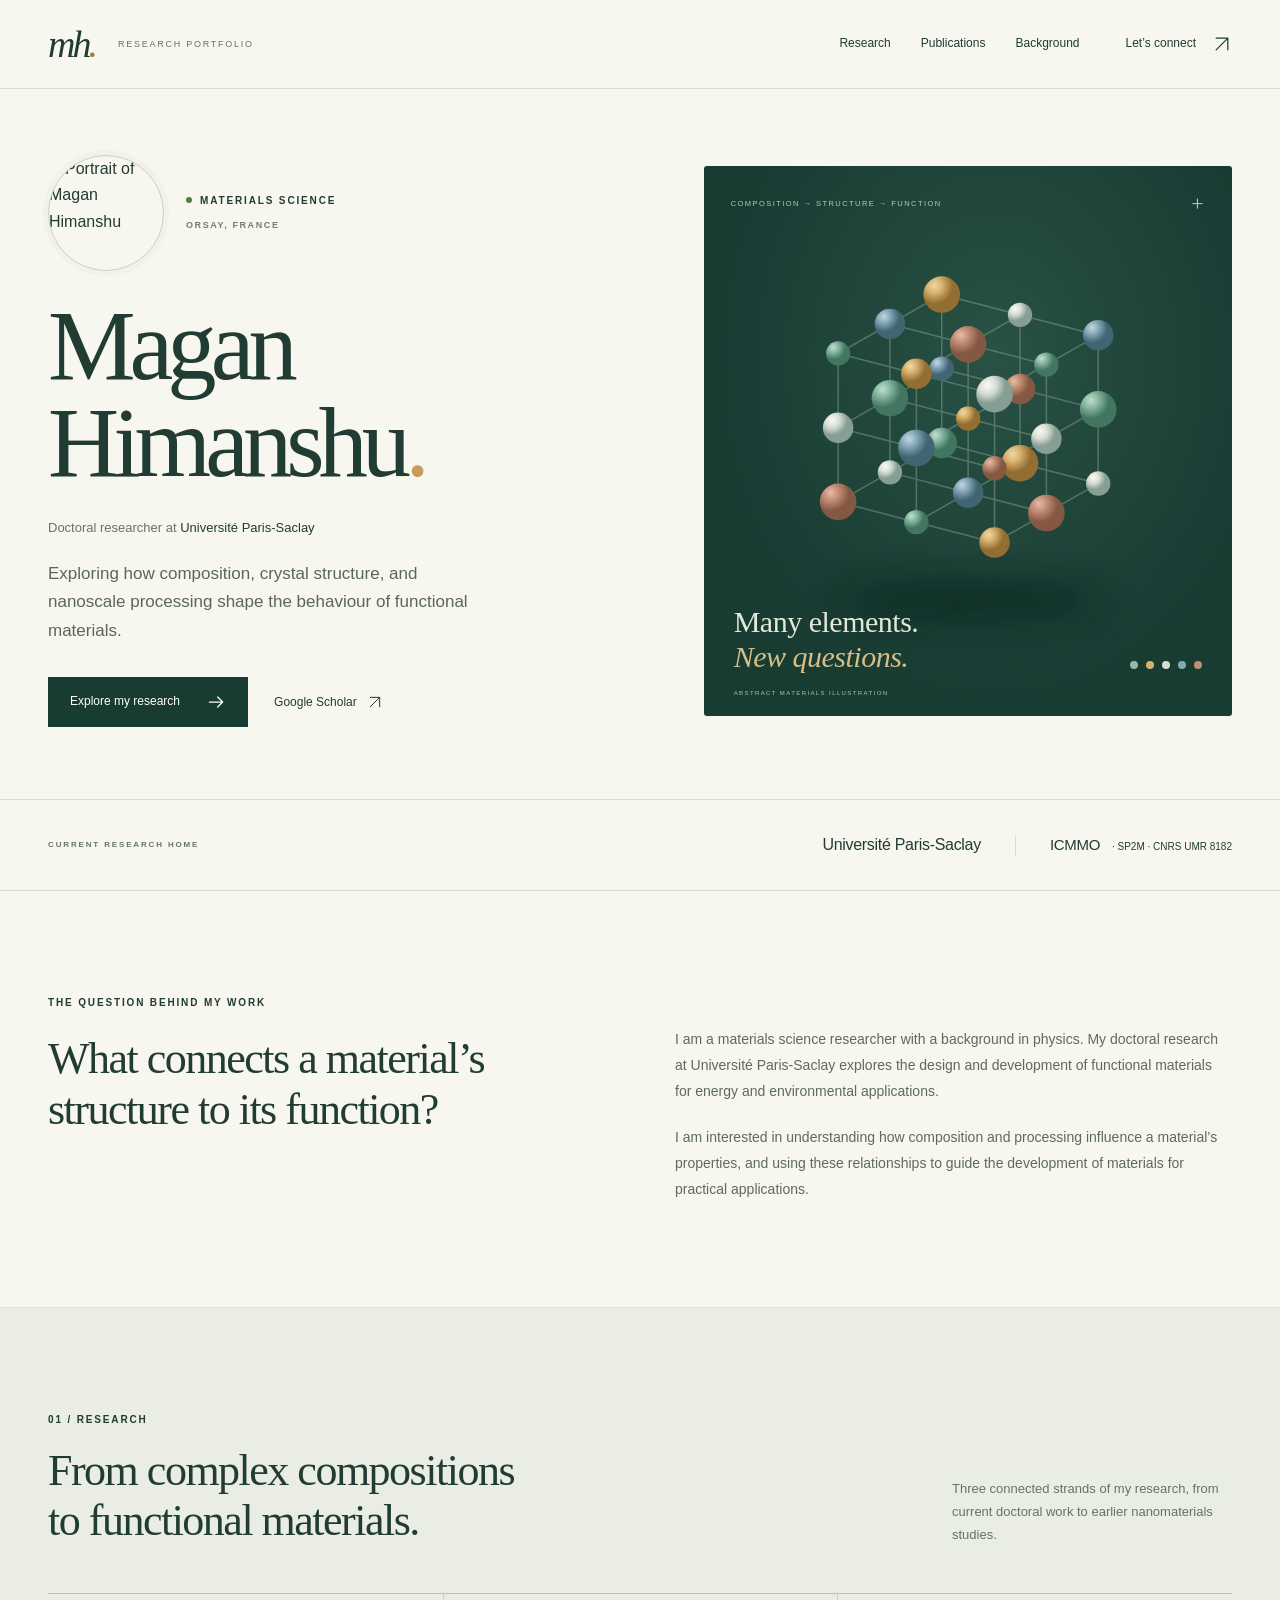
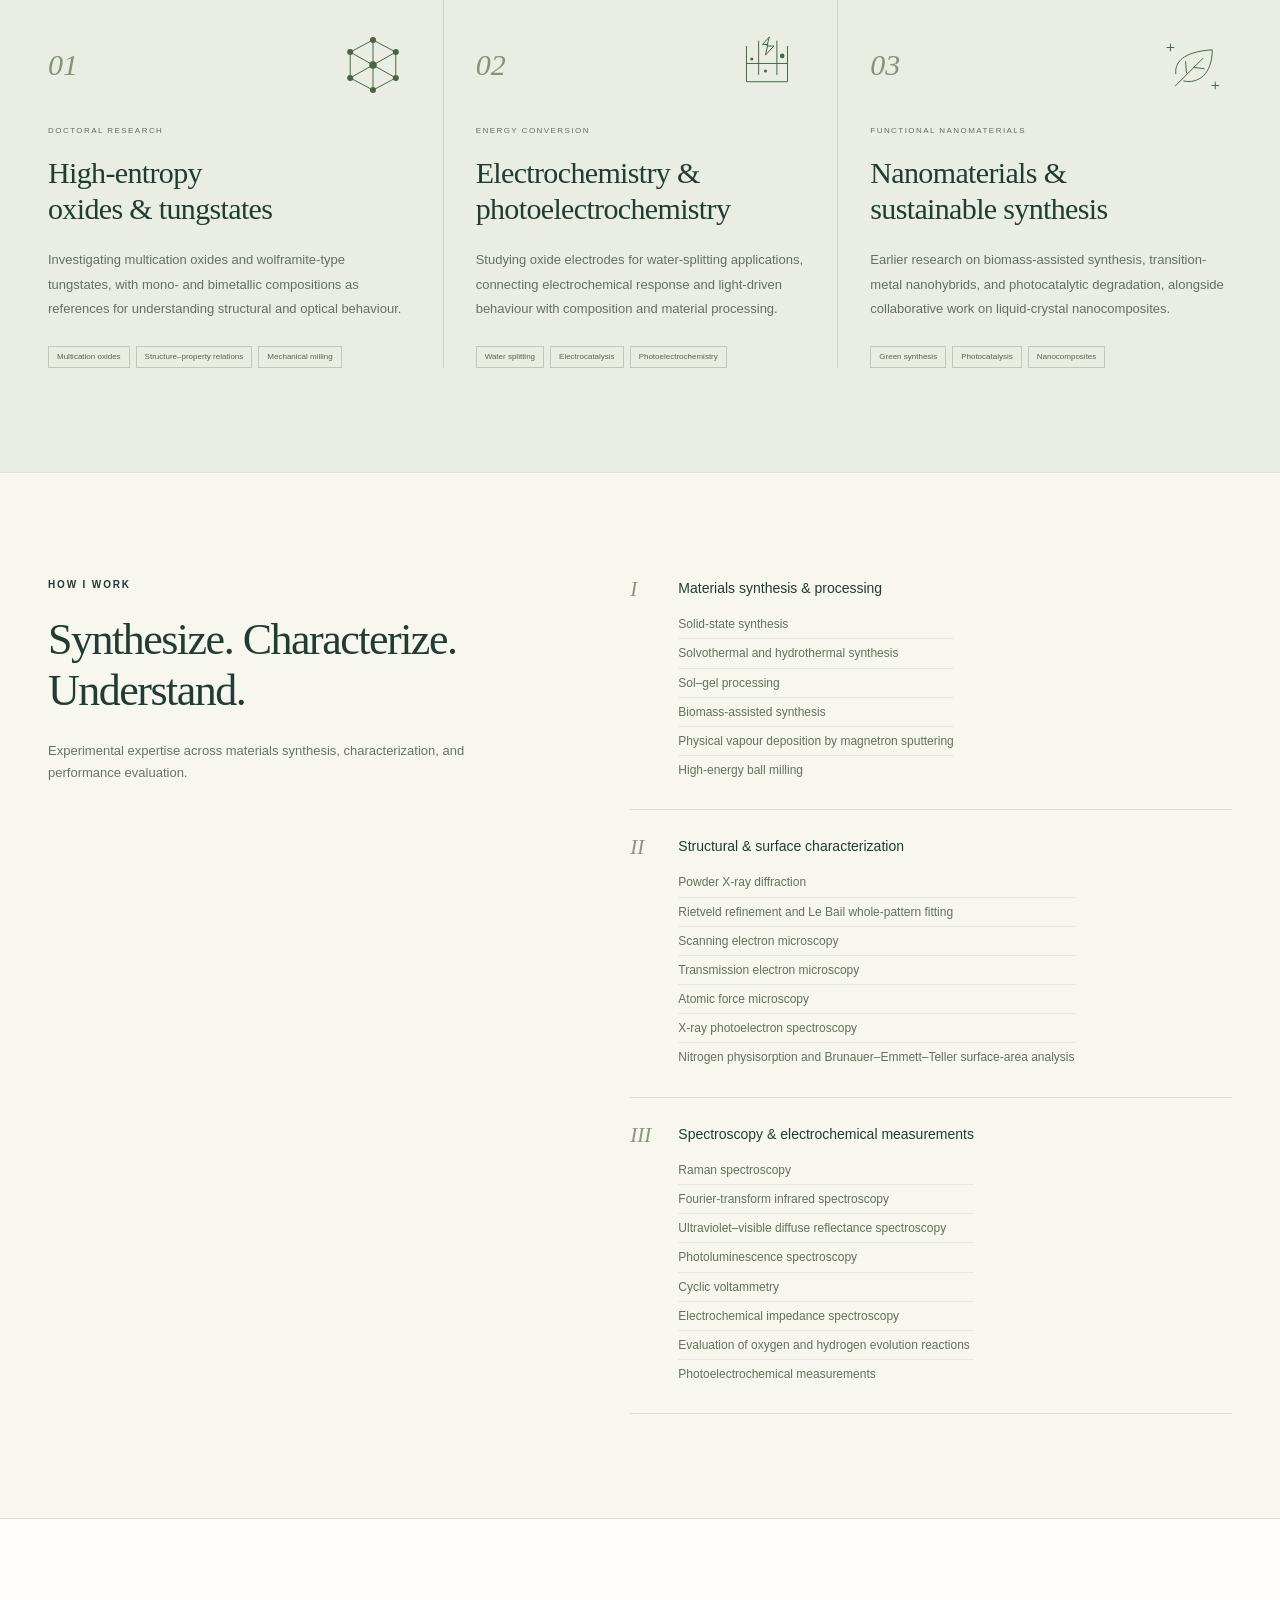
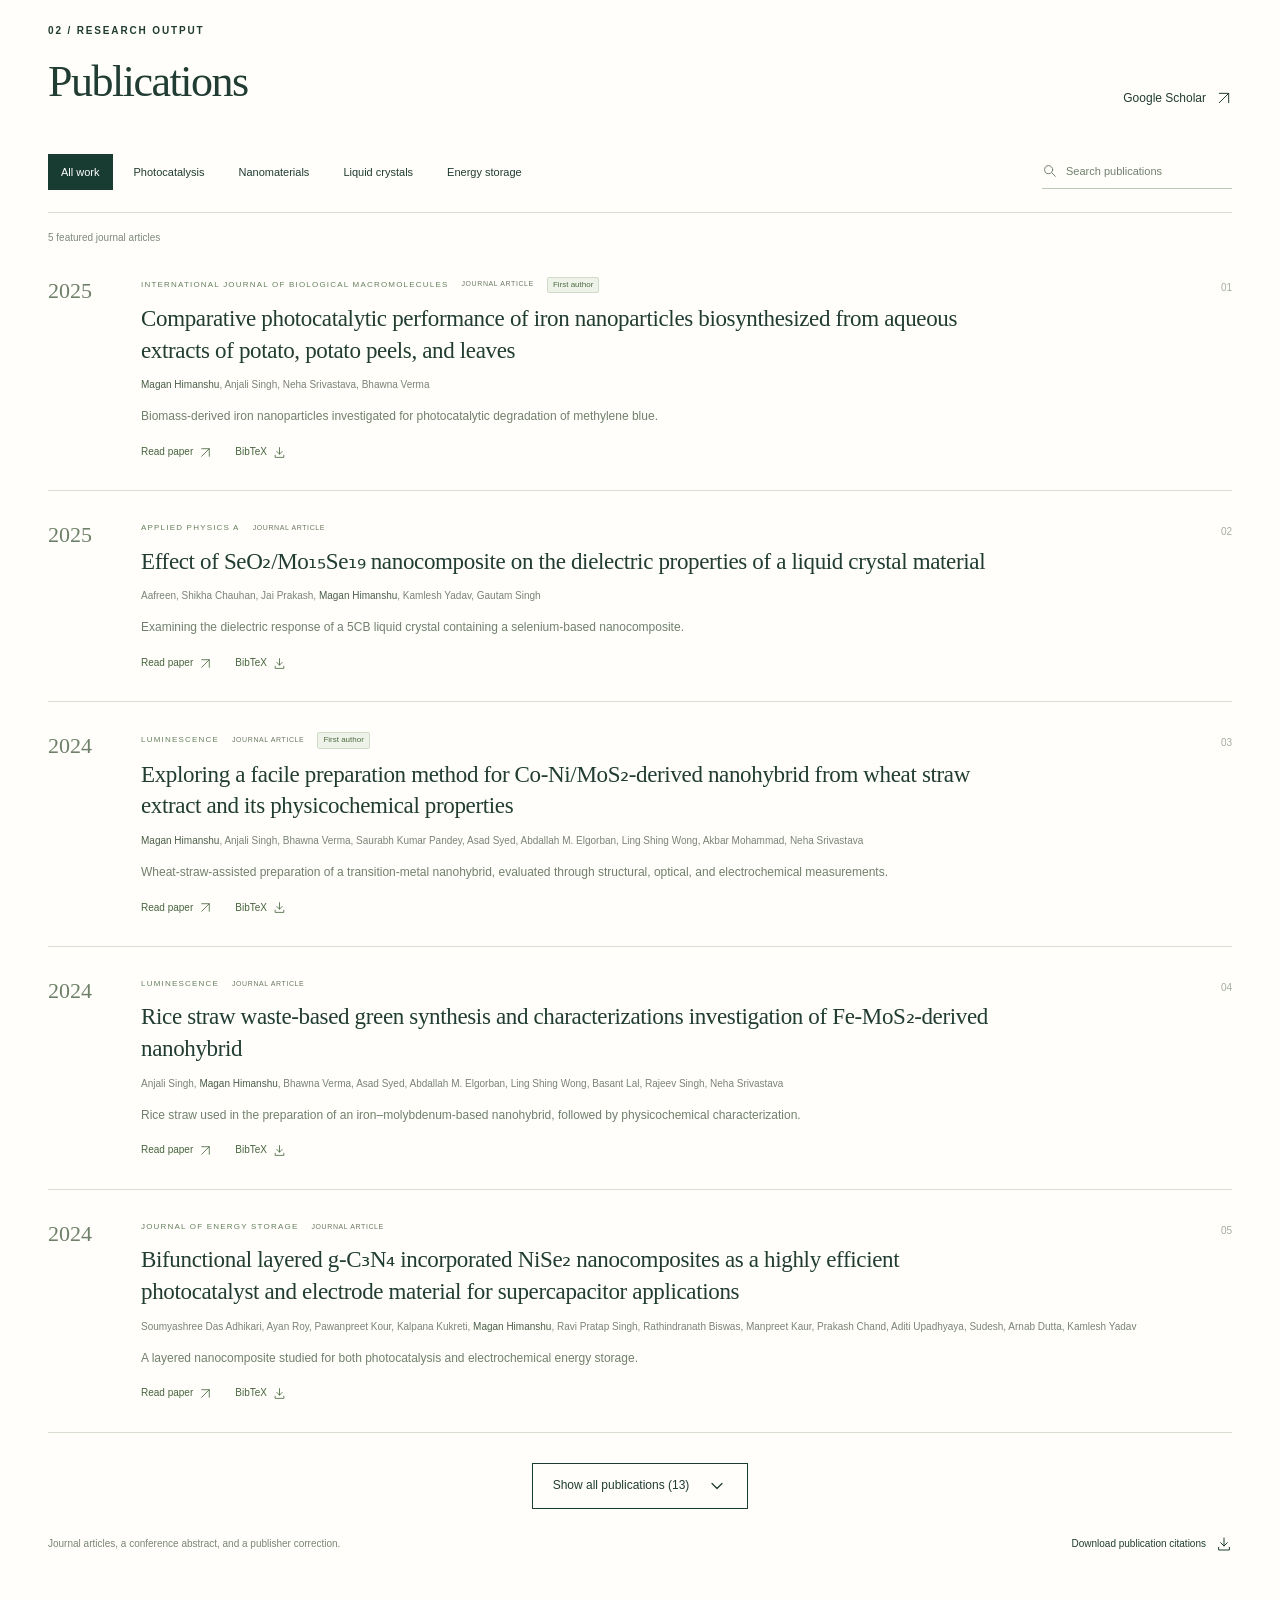
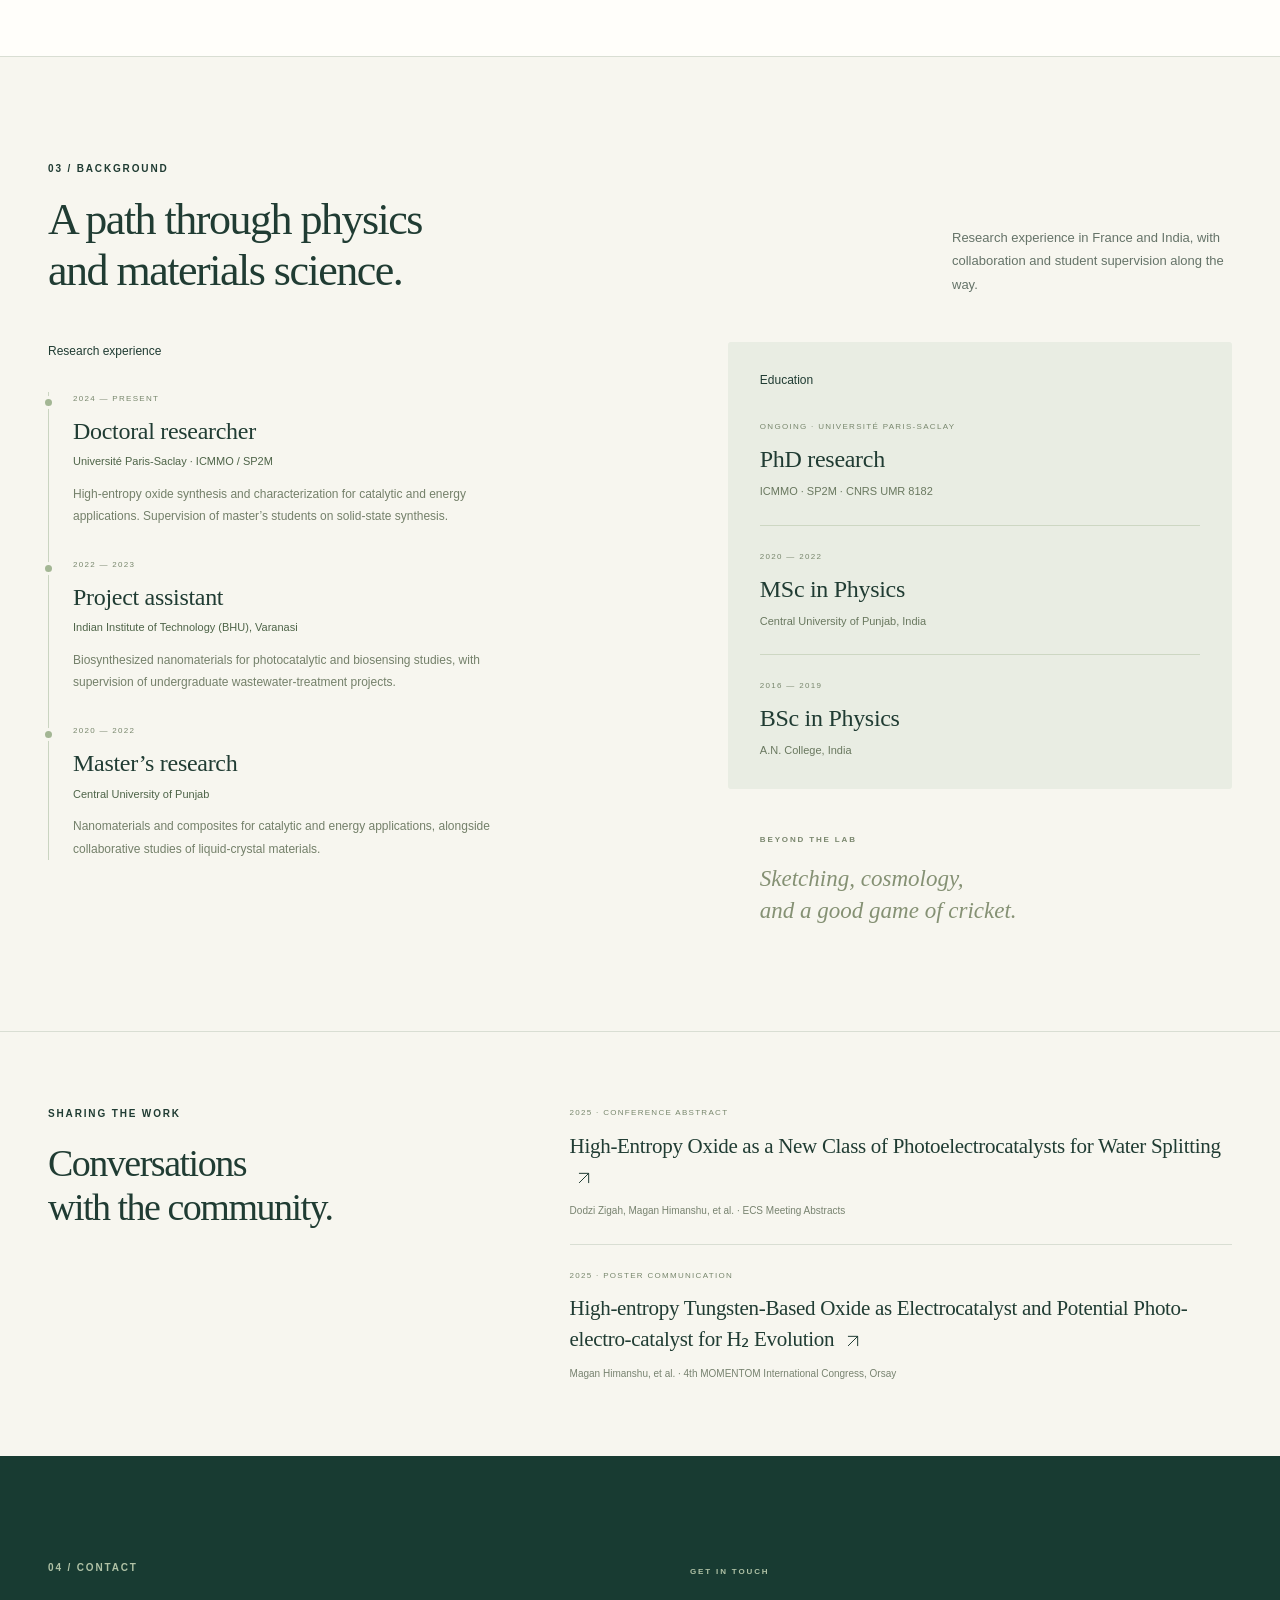
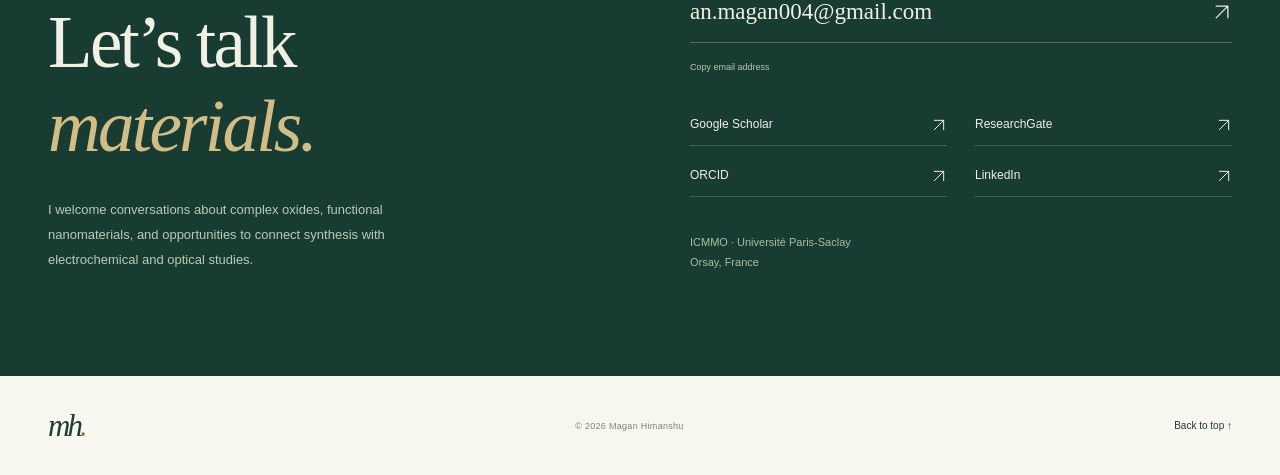
==== index.html @ 49cba0d4 "Publish Magan Himanshu research portfolio" ====
<!doctype html>
<html lang="en">
<head>
  <meta charset="utf-8">
  <meta name="viewport" content="width=device-width,initial-scale=1">
  <meta name="theme-color" content="#183b32">
  <meta name="description" content="Magan Himanshu is a doctoral researcher at Université Paris-Saclay working on high-entropy oxides, functional nanomaterials, and photoelectrochemistry.">
  <meta property="og:title" content="Magan Himanshu — Materials Science Research">
  <meta property="og:description" content="Exploring the connections between composition, crystal structure, and catalytic behaviour.">
  <meta property="og:type" content="website">
  <title>Magan Himanshu — Materials Science Research</title>
  <link rel="icon" href="assets/favicon.svg" type="image/svg+xml">
  <link rel="stylesheet" href="styles.css">
  <script src="app.js" defer></script>
  <script src="publications-data.js" defer></script>
  <script src="publications.js" defer></script>
</head>
<body>
  <a class="skip-link" href="#main">Skip to content</a>
  <svg class="icon-defs" xmlns="http://www.w3.org/2000/svg" aria-hidden="true"><defs>
    <symbol id="arrow" viewBox="0 0 24 24"><path d="M5 19 19 5M5 5h14v14"/></symbol>
    <symbol id="download" viewBox="0 0 24 24"><path d="M12 3v12m-5-5 5 5 5-5M4 17v4h16v-4"/></symbol>
    <symbol id="right" viewBox="0 0 24 24"><path d="M4 12h16m-6-6 6 6-6 6"/></symbol>
  </defs></svg>
  <header class="site-header">
    <div class="header-inner wrap">
      <a class="brand" href="#home" aria-label="Magan Himanshu, home"><span class="brand-mark">mh<span>.</span></span><span class="brand-note">RESEARCH PORTFOLIO</span></a>
      <button class="menu-toggle" type="button" aria-controls="navigation" aria-expanded="false"><span>Menu</span><span class="menu-lines" aria-hidden="true"></span></button>
      <nav id="navigation" aria-label="Main navigation">
        <a href="#research">Research</a><a href="#publications">Publications</a><a href="#background">Background</a><a class="nav-contact" href="#contact">Let’s connect <svg class="icon"><use href="#arrow"/></svg></a>
      </nav>
    </div>
  </header>
  <main id="main">
    <section class="hero wrap" id="home" aria-labelledby="hero-title">
      <div class="hero-copy">
        <div class="hero-identity"><img class="hero-portrait" src="assets/magan-himanshu-portrait.png" alt="Portrait of Magan Himanshu" width="1254" height="1254" fetchpriority="high"><p class="eyebrow"><span class="green-dot" aria-hidden="true"></span>MATERIALS SCIENCE<span class="hero-location">ORSAY, FRANCE</span></p></div>
        <h1 id="hero-title">Magan<br>Himanshu<span class="serif-dot">.</span></h1>
        <p class="hero-role">Doctoral researcher at <strong>Université Paris-Saclay</strong></p>
        <p class="hero-intro">Exploring how composition, crystal structure, and nanoscale processing shape the behaviour of functional materials.</p>
        <div class="hero-actions"><a class="button button-dark" href="#research">Explore my research <svg class="icon"><use href="#right"/></svg></a><a class="text-link" href="https://scholar.google.com/citations?hl=en&amp;user=c2HPvAkAAAAJ" target="_blank" rel="noopener noreferrer">Google Scholar <svg class="icon small"><use href="#arrow"/></svg></a></div>
      </div>
      <div class="hero-art">
        <div class="art-top"><span>COMPOSITION → STRUCTURE → FUNCTION</span><span class="art-cross" aria-hidden="true">+</span></div>
        <svg id="material-art" class="material-art" viewBox="0 0 520 450" role="img" aria-labelledby="art-title art-desc"><title id="art-title">An illustration of a multicomponent material</title><desc id="art-desc">Different coloured spheres connected in an abstract three-dimensional network, representing the diversity of elements in complex materials. This is an artistic illustration, rather than a crystallographic model.</desc><defs>
          <radialGradient id="sphere-green" cx="30%" cy="25%"><stop offset="0" stop-color="#c2ded1"/><stop offset=".43" stop-color="#87b7a0"/><stop offset="1" stop-color="#427661"/></radialGradient>
          <radialGradient id="sphere-gold" cx="30%" cy="25%"><stop offset="0" stop-color="#f1d9a6"/><stop offset=".43" stop-color="#d8b16d"/><stop offset="1" stop-color="#936e32"/></radialGradient>
          <radialGradient id="sphere-white" cx="30%" cy="25%"><stop offset="0" stop-color="#fcfaf0"/><stop offset=".5" stop-color="#d6ddd4"/><stop offset="1" stop-color="#869e93"/></radialGradient>
          <radialGradient id="sphere-blue" cx="30%" cy="25%"><stop offset="0" stop-color="#c4d6de"/><stop offset=".43" stop-color="#86a9b9"/><stop offset="1" stop-color="#426574"/></radialGradient>
          <radialGradient id="sphere-clay" cx="30%" cy="25%"><stop offset="0" stop-color="#e7bca7"/><stop offset=".43" stop-color="#c28e74"/><stop offset="1" stop-color="#855843"/></radialGradient>
          <filter id="art-shadow" x="-100%" y="-100%" width="300%" height="300%"><feGaussianBlur stdDeviation="18"/></filter>
        </defs><ellipse cx="262" cy="397" rx="130" ry="18" fill="#051e16" opacity=".6" filter="url(#art-shadow)"/><g id="network"></g></svg>
        <div class="art-bottom"><div class="art-caption">Many elements.<br><em>New questions.</em></div><div class="element-key" aria-hidden="true"><i></i><i></i><i></i><i></i><i></i></div></div>
        <span class="art-footnote">ABSTRACT MATERIALS ILLUSTRATION</span>
      </div>
    </section>
    <div class="affiliation-band"><div class="wrap affiliation-inner"><span class="eyebrow">CURRENT RESEARCH HOME</span><a href="https://www.universite-paris-saclay.fr/" target="_blank" rel="noopener noreferrer">Université Paris-Saclay</a><span class="affiliation-divider" aria-hidden="true"></span><a href="https://www.icmmo.universite-paris-saclay.fr/" target="_blank" rel="noopener noreferrer">ICMMO <span>· SP2M · CNRS UMR 8182</span></a></div></div>
    <section class="about wrap section" aria-labelledby="about-title">
      <div><p class="eyebrow">THE QUESTION BEHIND MY WORK</p><h2 id="about-title">What connects a material’s<br>structure to its function?</h2></div>
      <div class="about-copy"><p>I am a materials science researcher with a background in physics. My doctoral research at Université Paris-Saclay explores the design and development of functional materials for energy and environmental applications.</p><p>I am interested in understanding how composition and processing influence a material’s properties, and using these relationships to guide the development of materials for practical applications.</p></div>
    </section>
    <section class="research-section section" id="research" aria-labelledby="research-title">
      <div class="wrap">
        <div class="section-heading"><div><p class="eyebrow">01 / RESEARCH</p><h2 id="research-title">From complex compositions<br>to functional materials.</h2></div><p class="section-aside">Three connected strands of my research, from current doctoral work to earlier nanomaterials studies.</p></div>
        <div class="research-grid">
          <article class="research-card"><div class="card-top"><span>01</span><svg class="research-glyph" viewBox="0 0 100 80" aria-hidden="true"><g fill="none" stroke="currentColor" stroke-width="1.3"><path d="M20 23 50 7 80 23 80 57 50 73 20 57Z M20 23 50 40 80 23 M50 40v33 M50 7v33 M20 57 50 40 80 57"/></g><g fill="currentColor"><circle cx="20" cy="23" r="4"/><circle cx="50" cy="7" r="4"/><circle cx="80" cy="23" r="4"/><circle cx="50" cy="40" r="5"/><circle cx="20" cy="57" r="4"/><circle cx="80" cy="57" r="4"/><circle cx="50" cy="73" r="4"/></g></svg></div><p class="card-label">DOCTORAL RESEARCH</p><h3>High-entropy<br>oxides &amp; tungstates</h3><p>Investigating multication oxides and wolframite-type tungstates, with mono- and bimetallic compositions as references for understanding structural and optical behaviour.</p><div class="tag-list"><span>Multication oxides</span><span>Structure–property relations</span><span>Mechanical milling</span></div></article>
          <article class="research-card"><div class="card-top"><span>02</span><svg class="research-glyph" viewBox="0 0 100 80" aria-hidden="true"><g fill="none" stroke="currentColor" stroke-width="1.3"><path d="M23 15v47h54V15 M23 38h54 M39 8v45 M63 8v45"/><path d="m44 13 9-10-3 12h9L48 27l3-14z"/></g><g fill="currentColor"><circle cx="48" cy="48" r="2"/><circle cx="70" cy="28" r="3"/><circle cx="30" cy="32" r="2"/></g></svg></div><p class="card-label">ENERGY CONVERSION</p><h3>Electrochemistry &amp;<br>photoelectrochemistry</h3><p>Studying oxide electrodes for water-splitting applications, connecting electrochemical response and light-driven behaviour with composition and material processing.</p><div class="tag-list"><span>Water splitting</span><span>Electrocatalysis</span><span>Photoelectrochemistry</span></div></article>
          <article class="research-card"><div class="card-top"><span>03</span><svg class="research-glyph" viewBox="0 0 100 80" aria-hidden="true"><g fill="none" stroke="currentColor" stroke-width="1.3"><path d="M26 52c-2-20 17-30 48-32 0 32-18 45-38 41 M25 68l37-37 M40 51l-1-16 M49 43l15 2"/><path d="M19 12v10 M14 17h10 M78 62v10 M73 67h10"/></g></svg></div><p class="card-label">FUNCTIONAL NANOMATERIALS</p><h3>Nanomaterials &amp;<br>sustainable synthesis</h3><p>Earlier research on biomass-assisted synthesis, transition-metal nanohybrids, and photocatalytic degradation, alongside collaborative work on liquid-crystal nanocomposites.</p><div class="tag-list"><span>Green synthesis</span><span>Photocatalysis</span><span>Nanocomposites</span></div></article>
        </div>
      </div>
    </section>
    <section class="methods wrap section" aria-labelledby="methods-title"><div class="methods-heading"><p class="eyebrow">HOW I WORK</p><h2 id="methods-title">Synthesize. Characterize.<br>Understand.</h2><p>Experimental expertise across materials synthesis, characterization, and performance evaluation.</p></div><div class="method-list"><div><span class="method-number">I</span><div><h3>Materials synthesis &amp; processing</h3><ul class="technique-list"><li>Solid-state synthesis</li><li>Solvothermal and hydrothermal synthesis</li><li>Sol–gel processing</li><li>Biomass-assisted synthesis</li><li>Physical vapour deposition by magnetron sputtering</li><li>High-energy ball milling</li></ul></div></div><div><span class="method-number">II</span><div><h3>Structural &amp; surface characterization</h3><ul class="technique-list"><li>Powder X-ray diffraction</li><li>Rietveld refinement and Le Bail whole-pattern fitting</li><li>Scanning electron microscopy</li><li>Transmission electron microscopy</li><li>Atomic force microscopy</li><li>X-ray photoelectron spectroscopy</li><li>Nitrogen physisorption and Brunauer–Emmett–Teller surface-area analysis</li></ul></div></div><div><span class="method-number">III</span><div><h3>Spectroscopy &amp; electrochemical measurements</h3><ul class="technique-list"><li>Raman spectroscopy</li><li>Fourier-transform infrared spectroscopy</li><li>Ultraviolet–visible diffuse reflectance spectroscopy</li><li>Photoluminescence spectroscopy</li><li>Cyclic voltammetry</li><li>Electrochemical impedance spectroscopy</li><li>Evaluation of oxygen and hydrogen evolution reactions</li><li>Photoelectrochemical measurements</li></ul></div></div></div></section>
    <section class="publications section" id="publications" aria-labelledby="publications-title"><div class="wrap">
      <div class="section-heading"><div><p class="eyebrow">02 / RESEARCH OUTPUT</p><h2 id="publications-title">Publications</h2></div><a class="text-link" href="https://scholar.google.com/citations?user=c2HPvAkAAAAJ&amp;hl=en" target="_blank" rel="noopener noreferrer">Google Scholar <svg class="icon small"><use href="#arrow"/></svg></a></div>
      <div class="publication-tools"><div class="filters" role="group" aria-label="Filter publications by research area"><button class="filter active" type="button" data-filter="all" aria-pressed="true">All work</button><button class="filter" type="button" data-filter="photocatalysis" aria-pressed="false">Photocatalysis</button><button class="filter" type="button" data-filter="nanomaterials" aria-pressed="false">Nanomaterials</button><button class="filter" type="button" data-filter="liquid-crystals" aria-pressed="false">Liquid crystals</button><button class="filter" type="button" data-filter="energy-storage" aria-pressed="false">Energy storage</button></div><label class="publication-search"><span class="sr-only">Search all publications</span><svg viewBox="0 0 24 24" class="icon" aria-hidden="true"><circle cx="10" cy="10" r="6"/><path d="m15 15 5 5"/></svg><input id="publication-search" type="search" placeholder="Search publications" autocomplete="off"></label></div>
      <p id="publication-status" class="publication-status" aria-live="polite">5 featured journal articles</p>
      <div id="publication-list">
        <article class="publication-row" data-id="himanshu2025iron" data-topics="photocatalysis nanomaterials" data-featured="true"><div class="pub-year">2025</div><div class="pub-main"><p class="pub-meta">INTERNATIONAL JOURNAL OF BIOLOGICAL MACROMOLECULES <span class="publication-type">JOURNAL ARTICLE</span> <span class="author-badge">First author</span></p><h3><a href="https://doi.org/10.1016/j.ijbiomac.2024.139156" target="_blank" rel="noopener noreferrer">Comparative photocatalytic performance of iron nanoparticles biosynthesized from aqueous extracts of potato, potato peels, and leaves</a></h3><p class="pub-authors"><strong>Magan Himanshu</strong>, Anjali Singh, Neha Srivastava, Bhawna Verma</p><p class="pub-summary">Biomass-derived iron nanoparticles investigated for photocatalytic degradation of methylene blue.</p><div class="pub-links"><a href="https://doi.org/10.1016/j.ijbiomac.2024.139156" target="_blank" rel="noopener noreferrer">Read paper <svg class="icon tiny"><use href="#arrow"/></svg></a><button type="button" data-citation="himanshu2025iron">BibTeX <svg class="icon tiny"><use href="#download"/></svg></button></div></div><span class="pub-index" aria-hidden="true">01</span></article>
        <article class="publication-row" data-id="aafreen2025dielectric" data-topics="liquid-crystals nanomaterials" data-featured="true"><div class="pub-year">2025</div><div class="pub-main"><p class="pub-meta">APPLIED PHYSICS A <span class="publication-type">JOURNAL ARTICLE</span></p><h3><a href="https://doi.org/10.1007/s00339-025-08931-y" target="_blank" rel="noopener noreferrer">Effect of SeO₂/Mo₁₅Se₁₉ nanocomposite on the dielectric properties of a liquid crystal material</a></h3><p class="pub-authors">Aafreen, Shikha Chauhan, Jai Prakash, <strong>Magan Himanshu</strong>, Kamlesh Yadav, Gautam Singh</p><p class="pub-summary">Examining the dielectric response of a 5CB liquid crystal containing a selenium-based nanocomposite.</p><div class="pub-links"><a href="https://doi.org/10.1007/s00339-025-08931-y" target="_blank" rel="noopener noreferrer">Read paper <svg class="icon tiny"><use href="#arrow"/></svg></a><button type="button" data-citation="aafreen2025dielectric">BibTeX <svg class="icon tiny"><use href="#download"/></svg></button></div></div><span class="pub-index" aria-hidden="true">02</span></article>
        <article class="publication-row" data-id="himanshu2024conimos2" data-topics="nanomaterials" data-featured="true"><div class="pub-year">2024</div><div class="pub-main"><p class="pub-meta">LUMINESCENCE <span class="publication-type">JOURNAL ARTICLE</span> <span class="author-badge">First author</span></p><h3><a href="https://doi.org/10.1002/bio.4844" target="_blank" rel="noopener noreferrer">Exploring a facile preparation method for Co-Ni/MoS₂-derived nanohybrid from wheat straw extract and its physicochemical properties</a></h3><p class="pub-authors"><strong>Magan Himanshu</strong>, Anjali Singh, Bhawna Verma, Saurabh Kumar Pandey, Asad Syed, Abdallah M. Elgorban, Ling Shing Wong, Akbar Mohammad, Neha Srivastava</p><p class="pub-summary">Wheat-straw-assisted preparation of a transition-metal nanohybrid, evaluated through structural, optical, and electrochemical measurements.</p><div class="pub-links"><a href="https://doi.org/10.1002/bio.4844" target="_blank" rel="noopener noreferrer">Read paper <svg class="icon tiny"><use href="#arrow"/></svg></a><button type="button" data-citation="himanshu2024conimos2">BibTeX <svg class="icon tiny"><use href="#download"/></svg></button></div></div><span class="pub-index" aria-hidden="true">03</span></article>
        <article class="publication-row" data-id="singh2024femos2" data-topics="nanomaterials" data-featured="true"><div class="pub-year">2024</div><div class="pub-main"><p class="pub-meta">LUMINESCENCE <span class="publication-type">JOURNAL ARTICLE</span></p><h3><a href="https://doi.org/10.1002/bio.4884" target="_blank" rel="noopener noreferrer">Rice straw waste-based green synthesis and characterizations investigation of Fe-MoS₂-derived nanohybrid</a></h3><p class="pub-authors">Anjali Singh, <strong>Magan Himanshu</strong>, Bhawna Verma, Asad Syed, Abdallah M. Elgorban, Ling Shing Wong, Basant Lal, Rajeev Singh, Neha Srivastava</p><p class="pub-summary">Rice straw used in the preparation of an iron–molybdenum-based nanohybrid, followed by physicochemical characterization.</p><div class="pub-links"><a href="https://doi.org/10.1002/bio.4884" target="_blank" rel="noopener noreferrer">Read paper <svg class="icon tiny"><use href="#arrow"/></svg></a><button type="button" data-citation="singh2024femos2">BibTeX <svg class="icon tiny"><use href="#download"/></svg></button></div></div><span class="pub-index" aria-hidden="true">04</span></article>
        <article class="publication-row" data-id="adhikari2024nise2" data-topics="photocatalysis nanomaterials energy-storage" data-featured="true"><div class="pub-year">2024</div><div class="pub-main"><p class="pub-meta">JOURNAL OF ENERGY STORAGE <span class="publication-type">JOURNAL ARTICLE</span></p><h3><a href="https://doi.org/10.1016/j.est.2024.112205" target="_blank" rel="noopener noreferrer">Bifunctional layered g-C₃N₄ incorporated NiSe₂ nanocomposites as a highly efficient photocatalyst and electrode material for supercapacitor applications</a></h3><p class="pub-authors">Soumyashree Das Adhikari, Ayan Roy, Pawanpreet Kour, Kalpana Kukreti, <strong>Magan Himanshu</strong>, Ravi Pratap Singh, Rathindranath Biswas, Manpreet Kaur, Prakash Chand, Aditi Upadhyaya, Sudesh, Arnab Dutta, Kamlesh Yadav</p><p class="pub-summary">A layered nanocomposite studied for both photocatalysis and electrochemical energy storage.</p><div class="pub-links"><a href="https://doi.org/10.1016/j.est.2024.112205" target="_blank" rel="noopener noreferrer">Read paper <svg class="icon tiny"><use href="#arrow"/></svg></a><button type="button" data-citation="adhikari2024nise2">BibTeX <svg class="icon tiny"><use href="#download"/></svg></button></div></div><span class="pub-index" aria-hidden="true">05</span></article>
        <article class="publication-row" data-id="varshney2025memory" data-topics="liquid-crystals nanomaterials" data-featured="false" hidden><div class="pub-year">2025</div><div class="pub-main"><p class="pub-meta">JOURNAL OF MOLECULAR LIQUIDS <span class="publication-type">JOURNAL ARTICLE</span></p><h3><a href="https://doi.org/10.1016/j.molliq.2024.126794" target="_blank" rel="noopener noreferrer">Nanocomposites tuned protracted electro-optical responsive memory in smectogenic cyanobiphenyl-based liquid crystal material</a></h3><p class="pub-authors">Depanshu Varshney, Jai Prakash, Nidhi, <strong>Magan Himanshu</strong>, Kamlesh Yadav, Gautam Singh, Ajeet Kaushik, Yogendra Kumar Mishra</p><p class="pub-summary">A study of electro-optical memory in nanoparticle-dispersed liquid-crystal systems.</p><div class="pub-links"><a href="https://doi.org/10.1016/j.molliq.2024.126794" target="_blank" rel="noopener noreferrer">Read paper <svg class="icon tiny"><use href="#arrow"/></svg></a><button type="button" data-citation="varshney2025memory">BibTeX <svg class="icon tiny"><use href="#download"/></svg></button></div></div><span class="pub-index" aria-hidden="true">06</span></article>
        <article class="publication-row" data-id="singh2025carbon" data-topics="nanomaterials" data-featured="false" hidden><div class="pub-year">2025</div><div class="pub-main"><p class="pub-meta">JOURNAL OF MOLECULAR STRUCTURE <span class="publication-type">JOURNAL ARTICLE</span></p><h3><a href="https://doi.org/10.1016/j.molstruc.2024.139810" target="_blank" rel="noopener noreferrer">Evaluation of sustainability of fabrication process and characterization studies of activated carbon nanocatalyst from waste chestnut peels</a></h3><p class="pub-authors">Anjali Singh, <strong>Magan Himanshu</strong>, Bhawna Verma, Rajeev Singh, Basant Lal, Asad Syed, Abdallah M. Elgorban, Ling Shing Wong, Neha Srivastava</p><p class="pub-summary">Comparing pyrolysis and calcination routes for producing carbon-based materials from waste chestnut peels.</p><div class="pub-links"><a href="https://doi.org/10.1016/j.molstruc.2024.139810" target="_blank" rel="noopener noreferrer">Read paper <svg class="icon tiny"><use href="#arrow"/></svg></a><button type="button" data-citation="singh2025carbon">BibTeX <svg class="icon tiny"><use href="#download"/></svg></button></div></div><span class="pub-index" aria-hidden="true">07</span></article>
        <article class="publication-row" data-id="nidhi2025tunable" data-topics="liquid-crystals nanomaterials" data-featured="false" hidden><div class="pub-year">2025</div><div class="pub-main"><p class="pub-meta">EMERGENT MATERIALS <span class="publication-type">JOURNAL ARTICLE</span></p><h3><a href="https://doi.org/10.1007/s42247-024-00860-5" target="_blank" rel="noopener noreferrer">Tunable dielectric features of newly synthesized vanadium-doped titanium oxide nanoparticles doped liquid crystal nanocomposites</a></h3><p class="pub-authors">Nidhi, Shikha Chauhan, Jai Prakash, Depanshu Varshney, <strong>Magan Himanshu</strong>, Kamlesh Yadav, Gautam Singh</p><p class="pub-summary">Investigating the dielectric and conductivity response of nanoparticle-dispersed 8CB liquid crystals.</p><div class="pub-links"><a href="https://doi.org/10.1007/s42247-024-00860-5" target="_blank" rel="noopener noreferrer">Read paper <svg class="icon tiny"><use href="#arrow"/></svg></a><button type="button" data-citation="nidhi2025tunable">BibTeX <svg class="icon tiny"><use href="#download"/></svg></button></div></div><span class="pub-index" aria-hidden="true">08</span></article>
        <article class="publication-row" data-id="kukreti2024bivo4" data-topics="photocatalysis nanomaterials" data-featured="false" hidden><div class="pub-year">2024</div><div class="pub-main"><p class="pub-meta">SURFACES AND INTERFACES <span class="publication-type">JOURNAL ARTICLE</span></p><h3><a href="https://doi.org/10.1016/j.surfin.2024.104932" target="_blank" rel="noopener noreferrer">Role of oxygen vacancy enriched m-BiVO₄/t-BiVO₄ isotype heterojunction for enhanced photocatalytic degradation of rhodamine B dye and in ferroelastic to paraelastic phase transition</a></h3><p class="pub-authors">Kalpana Kukreti, Ayan Roy, Rathindranath Biswas, Soumyashree Das Adhikari, <strong>Magan Himanshu</strong>, Ravi Pratap Singh, Arnab Dutta, M. P. Sharma, Kanhaiya Lal Yadav, Kamlesh Yadav</p><p class="pub-summary">Mixed-phase bismuth vanadate investigated for photocatalytic dye degradation and structural phase transitions.</p><div class="pub-links"><a href="https://doi.org/10.1016/j.surfin.2024.104932" target="_blank" rel="noopener noreferrer">Read paper <svg class="icon tiny"><use href="#arrow"/></svg></a><button type="button" data-citation="kukreti2024bivo4">BibTeX <svg class="icon tiny"><use href="#download"/></svg></button></div></div><span class="pub-index" aria-hidden="true">09</span></article>
        <article class="publication-row" data-id="nidhi2024dispersion" data-topics="liquid-crystals nanomaterials" data-featured="false" hidden><div class="pub-year">2024</div><div class="pub-main"><p class="pub-meta">JOURNAL OF ELECTRONIC MATERIALS <span class="publication-type">JOURNAL ARTICLE</span></p><h3><a href="https://doi.org/10.1007/s11664-024-11160-3" target="_blank" rel="noopener noreferrer">Impact of Dispersion of V-TiO₂/MoSe₂/MoO₃ Composite on the Dielectric Properties of 8CB Liquid Crystal</a></h3><p class="pub-authors">Nidhi, Jai Prakash, Shikha Chauhan, <strong>Magan Himanshu</strong>, Kamlesh Yadav</p><p class="pub-summary">Studying how a nanocomposite changes the dielectric behaviour of smectic and nematic 8CB liquid crystals.</p><div class="pub-links"><a href="https://doi.org/10.1007/s11664-024-11160-3" target="_blank" rel="noopener noreferrer">Read paper <svg class="icon tiny"><use href="#arrow"/></svg></a><button type="button" data-citation="nidhi2024dispersion">BibTeX <svg class="icon tiny"><use href="#download"/></svg></button></div></div><span class="pub-index" aria-hidden="true">10</span></article>
        <article class="publication-row" data-id="chauhan2024ionic" data-topics="liquid-crystals nanomaterials" data-featured="false" hidden><div class="pub-year">2024</div><div class="pub-main"><p class="pub-meta">APPLIED PHYSICS A <span class="publication-type">JOURNAL ARTICLE</span></p><h3><a href="https://doi.org/10.1007/s00339-024-07484-w" target="_blank" rel="noopener noreferrer">Effect of the vanadium doped titanium oxide nanoparticles on ionic contribution in dielectric behaviour of a nematic liquid crystal</a></h3><p class="pub-authors">Shikha Chauhan, Aafreen, <strong>Magan Himanshu</strong>, Kamlesh Yadav</p><p class="pub-summary">Investigating the influence of vanadium-doped titanium oxide nanoparticles on ionic effects in a nematic liquid crystal.</p><div class="pub-links"><a href="https://doi.org/10.1007/s00339-024-07484-w" target="_blank" rel="noopener noreferrer">Read paper <svg class="icon tiny"><use href="#arrow"/></svg></a><button type="button" data-citation="chauhan2024ionic">BibTeX <svg class="icon tiny"><use href="#download"/></svg></button></div></div><span class="pub-index" aria-hidden="true">11</span></article>
        <article class="publication-row" data-id="zigah2025water" data-topics="photocatalysis nanomaterials" data-featured="false" hidden><div class="pub-year">2025</div><div class="pub-main"><p class="pub-meta">ECS MEETING ABSTRACTS <span class="publication-type">CONFERENCE ABSTRACT</span></p><h3><a href="https://doi.org/10.1149/MA2025-01562708mtgabs" target="_blank" rel="noopener noreferrer">High-Entropy Oxide as a New Class of Photoelectrocatalysts for Water Splitting</a></h3><p class="pub-authors">Dodzi Zigah, <strong>Magan Himanshu</strong>, Mohammad Slim, Adrien Moll, David Bérardan, Nita Dragoe, Claudia Morais, Junsoo Han, Emmanuel Maisonhaute, Emilie Gaudry, Thomas Cottineau</p><p class="pub-summary">Conference abstract on high-entropy oxides investigated for water-splitting applications.</p><div class="pub-links"><a href="https://doi.org/10.1149/MA2025-01562708mtgabs" target="_blank" rel="noopener noreferrer">Read abstract <svg class="icon tiny"><use href="#arrow"/></svg></a><button type="button" data-citation="zigah2025water">BibTeX <svg class="icon tiny"><use href="#download"/></svg></button></div></div><span class="pub-index" aria-hidden="true">12</span></article>
        <article class="publication-row" data-id="chauhan2024correction" data-topics="liquid-crystals" data-featured="false" hidden><div class="pub-year">2024</div><div class="pub-main"><p class="pub-meta">APPLIED PHYSICS A <span class="publication-type">PUBLISHER CORRECTION</span></p><h3><a href="https://doi.org/10.1007/s00339-024-07618-0" target="_blank" rel="noopener noreferrer">Publisher Correction: Effect of the vanadium doped titanium oxide nanoparticles on ionic contribution in dielectric behaviour of a nematic liquid crystal</a></h3><p class="pub-authors">Shikha Chauhan, Aafreen, <strong>Magan Himanshu</strong>, Kamlesh Yadav</p><p class="pub-summary">Publisher correction to the reference citations in the associated article.</p><div class="pub-links"><a href="https://doi.org/10.1007/s00339-024-07618-0" target="_blank" rel="noopener noreferrer">Read correction <svg class="icon tiny"><use href="#arrow"/></svg></a><button type="button" data-citation="chauhan2024correction">BibTeX <svg class="icon tiny"><use href="#download"/></svg></button></div></div><span class="pub-index" aria-hidden="true">13</span></article>
      </div>
      <div class="empty-state" id="publication-empty" hidden><h3>No matching publications</h3><p>Try another keyword or research area.</p><button class="button button-outline" type="button" id="reset-publications">Show all work</button></div>
      <div class="publication-expand"><button class="button button-outline" id="toggle-publications" type="button" aria-controls="publication-list" aria-expanded="false"><span>Show all publications (13)</span><svg class="icon chevron" viewBox="0 0 24 24" aria-hidden="true"><path d="m6 9 6 6 6-6"/></svg></button></div>
      <noscript><p class="publication-status">Visit Google Scholar for the full publication record.</p></noscript>
      <div class="publications-bottom"><span>Journal articles, a conference abstract, and a publisher correction.</span><button class="text-link" id="download-all" type="button">Download publication citations <svg class="icon small"><use href="#download"/></svg></button></div>
    </div></section>
    <section class="background wrap section" id="background" aria-labelledby="background-title"><div class="section-heading"><div><p class="eyebrow">03 / BACKGROUND</p><h2 id="background-title">A path through physics<br>and materials science.</h2></div><p class="section-aside">Research experience in France and India, with collaboration and student supervision along the way.</p></div><div class="background-grid"><div><h3 class="column-heading">Research experience</h3><ol class="timeline"><li><p class="timeline-date">2024 — PRESENT</p><h4>Doctoral researcher</h4><p class="timeline-place">Université Paris-Saclay · ICMMO / SP2M</p><p>High-entropy oxide synthesis and characterization for catalytic and energy applications. Supervision of master’s students on solid-state synthesis.</p></li><li><p class="timeline-date">2022 — 2023</p><h4>Project assistant</h4><p class="timeline-place">Indian Institute of Technology (BHU), Varanasi</p><p>Biosynthesized nanomaterials for photocatalytic and biosensing studies, with supervision of undergraduate wastewater-treatment projects.</p></li><li><p class="timeline-date">2020 — 2022</p><h4>Master’s research</h4><p class="timeline-place">Central University of Punjab</p><p>Nanomaterials and composites for catalytic and energy applications, alongside collaborative studies of liquid-crystal materials.</p></li></ol></div><div class="background-side"><div class="education-panel"><h3 class="column-heading">Education</h3><div><p class="timeline-date">ONGOING · UNIVERSITÉ PARIS-SACLAY</p><h4>PhD research</h4><p>ICMMO · SP2M · CNRS UMR 8182</p></div><div><p class="timeline-date">2020 — 2022</p><h4>MSc in Physics</h4><p>Central University of Punjab, India</p></div><div><p class="timeline-date">2016 — 2019</p><h4>BSc in Physics</h4><p>A.N. College, India</p></div></div><div class="beyond-lab"><span class="eyebrow">BEYOND THE LAB</span><p>Sketching, cosmology,<br>and a good game of cricket.</p></div></div></div></section>
    <section class="communications section" aria-labelledby="communications-title"><div class="wrap communications-grid"><div><p class="eyebrow">SHARING THE WORK</p><h2 id="communications-title">Conversations<br>with the community.</h2></div><div class="communication-list"><article><p class="timeline-date">2025 · CONFERENCE ABSTRACT</p><h3><a href="https://doi.org/10.1149/MA2025-01562708mtgabs" target="_blank" rel="noopener noreferrer">High-Entropy Oxide as a New Class of Photoelectrocatalysts for Water Splitting <svg class="icon small"><use href="#arrow"/></svg></a></h3><p>Dodzi Zigah, Magan Himanshu, et al. · ECS Meeting Abstracts</p></article><article><p class="timeline-date">2025 · POSTER COMMUNICATION</p><h3><a href="https://hal.science/hal-05316099" target="_blank" rel="noopener noreferrer">High-entropy Tungsten-Based Oxide as Electrocatalyst and Potential Photo-electro-catalyst for H₂ Evolution <svg class="icon small"><use href="#arrow"/></svg></a></h3><p>Magan Himanshu, et al. · 4th MOMENTOM International Congress, Orsay</p></article></div></div></section>
    <section class="contact section" id="contact" aria-labelledby="contact-title"><div class="wrap contact-grid"><div><p class="eyebrow">04 / CONTACT</p><h2 id="contact-title">Let’s talk<br><em>materials.</em></h2><p>I welcome conversations about complex oxides, functional nanomaterials, and opportunities to connect synthesis with electrochemical and optical studies.</p></div><div class="contact-details"><p class="eyebrow">GET IN TOUCH</p><a class="email-link" href="mailto:an.magan004@gmail.com">an.magan004@gmail.com <svg class="icon"><use href="#arrow"/></svg></a><button class="copy-email" id="copy-email" type="button">Copy email address</button><div class="profile-links"><a href="https://scholar.google.com/citations?hl=en&amp;user=c2HPvAkAAAAJ" target="_blank" rel="noopener noreferrer">Google Scholar <svg class="icon small"><use href="#arrow"/></svg></a><a href="https://www.researchgate.net/profile/Magan-Himanshu" target="_blank" rel="noopener noreferrer">ResearchGate <svg class="icon small"><use href="#arrow"/></svg></a><a href="https://orcid.org/0009-0004-9106-0013" target="_blank" rel="noopener noreferrer">ORCID <svg class="icon small"><use href="#arrow"/></svg></a><a href="https://www.linkedin.com/in/magan-himanshu-a00306234" target="_blank" rel="noopener noreferrer">LinkedIn <svg class="icon small"><use href="#arrow"/></svg></a></div><p class="contact-location">ICMMO · Université Paris-Saclay<br>Orsay, France</p></div></div></section>
  </main>
  <footer class="wrap site-footer"><a class="brand-mark" href="#home" aria-label="Back to top">mh<span>.</span></a><p>© <span id="year">2026</span> Magan Himanshu</p><a class="text-link" href="#home">Back to top ↑</a></footer>
  <p class="sr-only" id="action-status" role="status" aria-live="polite"></p>
</body>
</html>
---- styles.css ----
:root{--paper:#f7f6ef;--ink:#203c33;--forest:#183b32;--muted:#66746c;--line:#d9ded3;--gold:#c89b57;--mint:#e8ece2;--serif:Georgia,'Times New Roman',serif;--sans:Inter,-apple-system,BlinkMacSystemFont,'Segoe UI',Arial,sans-serif}
*{box-sizing:border-box}html{scroll-behavior:smooth;scroll-padding-top:98px}body{margin:0;color:var(--ink);background:var(--paper);font:16px/1.65 var(--sans);-webkit-font-smoothing:antialiased}button,input{font:inherit}button,a{-webkit-tap-highlight-color:transparent}button{cursor:pointer}a{color:inherit;text-decoration:none}a:hover{text-decoration:none}button{color:inherit}::selection{background:#d8e5cf;color:#17372d}:focus-visible{outline:3px solid #ba8139;outline-offset:5px}svg{display:block}h1,h2,h3,h4,p{margin:0}h1,h2,h3,h4{font-weight:400}.wrap{width:min(1200px,calc(100% - 96px));margin-inline:auto}.section{padding-block:104px}.eyebrow{font-size:10px;font-weight:600;letter-spacing:1.85px;line-height:1.6}.icon{width:20px;height:20px;fill:none;stroke:currentColor;stroke-width:1.5;stroke-linecap:round;stroke-linejoin:round;flex-shrink:0}.icon.small{width:16px;height:16px}.icon.tiny{width:13px;height:13px}.icon-defs{position:absolute;width:0;height:0;overflow:hidden}.sr-only{position:absolute;width:1px;height:1px;padding:0;margin:-1px;overflow:hidden;clip:rect(0,0,0,0);white-space:nowrap;border:0}[hidden]{display:none!important}.skip-link{position:fixed;z-index:100;top:10px;left:10px;background:var(--forest);color:white;padding:10px 18px;transform:translateY(-180%)}.skip-link:focus{transform:translateY(0)}
.site-header{position:sticky;top:0;background:rgba(247,246,239,.97);z-index:20;border-bottom:1px solid var(--line)}.header-inner{height:88px;display:flex;align-items:center;justify-content:space-between;gap:24px}.brand{display:flex;align-items:center;gap:23px}.brand-mark{font:italic 38px/1 var(--serif);letter-spacing:-3px}.brand-mark span{color:#a4773d}.brand-note{font-size:9px;letter-spacing:1.75px;color:var(--muted)}nav{display:flex;gap:30px;align-items:center;font-size:12px}nav a{padding-block:8px;position:relative}nav>a:after{content:'';position:absolute;bottom:3px;left:0;width:0;height:1px;background:var(--forest);transition:width .2s}nav>a:hover:after,nav>a.current:after{width:100%}nav .nav-contact{display:flex;gap:16px;margin-left:16px}.menu-toggle{display:none}.hero{display:grid;grid-template-columns:1.12fr 1fr;gap:64px;padding-block:66px 72px;align-items:center}.hero-copy .eyebrow{display:flex;align-items:center;gap:10px;margin-bottom:28px}.green-dot{width:6px;height:6px;border-radius:100%;background:#567b43}.hero h1{font:clamp(72px,7.7vw,110px)/.98 var(--serif);letter-spacing:-6px;margin-bottom:26px}.serif-dot{color:var(--gold)}.hero-role{font-size:13px;color:var(--muted);margin-bottom:21px}.hero-role strong{font-weight:500;color:var(--ink)}.hero-intro{font-size:17px;line-height:1.7;max-width:420px;color:#59675e}.hero-actions{display:flex;gap:26px;align-items:center;margin-top:31px;flex-wrap:wrap}.button{display:inline-flex;gap:26px;align-items:center;justify-content:center;padding:14px 21px;font-size:12px;border:1px solid var(--forest);transition:background .2s,color .2s}.button-dark{color:#fff;background:var(--forest)}.button-dark:hover{background:#2b5043}.button-outline{background:transparent}.button-outline:hover{background:var(--mint)}.text-link{display:inline-flex;align-items:center;gap:10px;font-size:12px;border:none;background:none;padding:0;line-height:1.6}.text-link:hover{color:#82602e}.hero-art{position:relative;background:var(--forest);color:#e3e8d9;min-width:0;overflow:hidden;border-radius:3px;aspect-ratio:.96;background-image:radial-gradient(ellipse at 55% 35%,#295144 0%,transparent 70%)}.art-top{position:absolute;top:25px;left:27px;right:27px;display:flex;align-items:center;justify-content:space-between;font-size:7.5px;letter-spacing:1.45px;z-index:1;color:#b9c9ba}.art-cross{font:22px var(--serif);color:#b7c4b5}.material-art{position:absolute;width:100%;height:86%;inset:23px 0 auto}.art-bottom{position:absolute;bottom:42px;left:30px;right:30px;display:flex;justify-content:space-between;align-items:end}.art-caption{font:30px/1.15 var(--serif);letter-spacing:-.5px}.art-caption em{color:#d6bd87}.element-key{display:flex;gap:8px;margin-bottom:5px}.element-key i{height:8px;width:8px;border-radius:100%;background:#91bda4}.element-key i:nth-child(2){background:#d8b16d}.element-key i:nth-child(3){background:#d6ddd4}.element-key i:nth-child(4){background:#86a9b9}.element-key i:nth-child(5){background:#c28e74}.art-footnote{position:absolute;bottom:17px;left:30px;font-size:6px;letter-spacing:1.4px;color:#b4c5b5}.affiliation-band{border-block:1px solid var(--line)}.affiliation-inner{display:flex;align-items:center;gap:34px;min-height:90px;flex-wrap:wrap}.affiliation-inner>.eyebrow{color:var(--muted);font-size:8px;margin-right:auto}.affiliation-inner>a{font-size:16px;font-weight:500;letter-spacing:-.3px}.affiliation-inner>a:last-child{font-size:15px}.affiliation-inner>a span{font-size:10px;font-weight:400;margin-left:8px;letter-spacing:0}.affiliation-divider{height:21px;width:1px;background:var(--line)}h2{font:44px/1.15 var(--serif);letter-spacing:-1.5px}.about{display:grid;grid-template-columns:1fr 1fr;gap:70px}.about .eyebrow{margin-bottom:23px}.about-copy{padding-top:32px;color:#5d6a61;font-size:14px;line-height:1.85}.about-copy p+p{margin-top:20px}.research-section{background:#e9ede3;border-block:1px solid #dce2d5}.section-heading{display:flex;justify-content:space-between;align-items:end;gap:50px;margin-bottom:46px}.section-heading .eyebrow{margin-bottom:18px}.section-aside{font-size:13px;max-width:280px;color:#657368;line-height:1.8}.research-grid{display:grid;grid-template-columns:repeat(3,1fr);gap:0}.research-card{padding:26px 32px 0 0;border-top:1px solid #b6c4b3;display:flex;flex-direction:column}.research-card+.research-card{padding-left:32px;border-left:1px solid #cbd5c4}.research-card:last-child{padding-right:0}.card-top{display:flex;align-items:center;justify-content:space-between;min-height:90px;margin-bottom:14px}.card-top>span{font:italic 30px var(--serif);color:#849379}.research-glyph{width:76px;height:68px;color:#456747}.card-label{font-size:8px;letter-spacing:1.45px;font-weight:500;color:#62705d;margin-bottom:18px}.research-card h3{font:30px/1.2 var(--serif);letter-spacing:-.65px;margin-bottom:21px}.research-card>p:not(.card-label){color:#637060;font-size:13px;line-height:1.9;margin-bottom:24px}.tag-list{display:flex;gap:6px;flex-wrap:wrap;margin-top:auto}.tag-list span{border:1px solid #bec9b7;padding:4px 8px;font-size:8px;line-height:1.5;color:#55664c}.methods{display:grid;grid-template-columns:.9fr 1.1fr;gap:90px}.methods-heading .eyebrow{margin-bottom:22px}.methods-heading>p:last-child{font-size:13px;color:var(--muted);margin-top:24px}.method-list>div{display:flex;gap:28px;padding:25px 0;border-bottom:1px solid var(--line)}.method-list>div:first-child{padding-top:0}.method-number{font:italic 21px var(--serif);width:20px;flex-shrink:0;color:#89967e}.method-list h3{font-size:14px;font-weight:500;margin-bottom:10px}.method-list p{font-size:12px;line-height:1.95;color:#6a756a}.publications{background:#fffefa;border-block:1px solid var(--line)}.publication-tools{display:flex;justify-content:space-between;gap:20px;align-items:center;border-bottom:1px solid var(--line);padding-bottom:22px}.filters{display:flex;gap:8px;flex-wrap:wrap}.filter{border:1px solid transparent;font-size:11px;padding:8px 12px;background:none}.filter.active{background:var(--forest);color:white;border-color:var(--forest)}.filter:not(.active):hover{background:#e9ede3}.publication-search{display:flex;align-items:center;gap:8px;border-bottom:1px solid #bcc8b8;padding:7px 0;flex:0 1 200px}.publication-search .icon{width:16px;height:16px;color:#71816d}.publication-search input{width:100%;min-width:0;background:none;border:0;color:var(--ink);font-size:11px;padding:0}.publication-search input:focus{outline:none}.publication-search:focus-within{outline:2px solid #ba8139;outline-offset:5px}.publication-search input::placeholder{color:#71816d}.publication-status{font-size:10px;color:#7d887c;padding-top:17px}.publication-row{display:grid;grid-template-columns:68px 1fr 32px;gap:25px;padding:30px 0;border-bottom:1px solid var(--line)}.pub-year{font:22px var(--serif);color:#6e8069;padding-top:1px}.pub-meta{font-size:8px;letter-spacing:1.2px;display:flex;align-items:center;gap:13px;flex-wrap:wrap;margin-bottom:10px;color:#66805f;line-height:1.8}.author-badge{font-size:8px;letter-spacing:0;border:1px solid #d2dbc8;border-radius:2px;padding:0 5px;color:#506c43;background:#eef3e9}.pub-main h3{font:23px/1.38 var(--serif);letter-spacing:-.35px;max-width:860px}.pub-main h3 a:hover{color:#758559}.pub-authors{font-size:10px;color:#7a8377;margin-top:10px}.pub-authors strong{font-weight:500;color:#4c5f49}.pub-summary{font-size:12px;line-height:1.7;color:#71806c;margin-top:12px}.pub-links{display:flex;gap:23px;margin-top:17px}.pub-links>a,.pub-links>button{display:flex;gap:6px;align-items:center;font-size:10px;border:0;background:none;padding:0;color:#46643d}.pub-links>a:hover,.pub-links>button:hover{text-decoration:underline}.pub-index{font-size:10px;color:#a4ada0;padding-top:3px;text-align:right}.publications-bottom{display:flex;justify-content:space-between;gap:20px;padding-top:27px;align-items:center}.publications-bottom>span{font-size:10px;color:#7a8574}.publications-bottom .text-link{font-size:10px}.empty-state{text-align:center;padding:45px 10px;border-bottom:1px solid var(--line)}.empty-state h3{font:25px var(--serif)}.empty-state p{font-size:13px;margin:14px 0 20px;color:var(--muted)}.background-grid{display:grid;grid-template-columns:1.15fr 1fr;gap:100px}.column-heading{font-size:12px;font-weight:500;margin-bottom:30px}.timeline{list-style:none;margin:0;padding:0 0 0 24px;border-left:1px solid #cad4c1}.timeline li{position:relative;padding-bottom:30px}.timeline li:before{position:absolute;content:'';width:7px;height:7px;background:#a3b694;border:3px solid var(--paper);box-sizing:content-box;left:-31px;top:4px;border-radius:50%}.timeline li:last-child{padding-bottom:0}.timeline-date{font-size:8px;letter-spacing:1.3px;color:#78876d;margin-bottom:11px;font-weight:500}.timeline h4,.education-panel h4{font:24px/1.3 var(--serif);letter-spacing:-.3px;margin-bottom:5px}.timeline-place{font-size:11px;margin-bottom:12px;color:#4e6448}.timeline li>p:last-child:not(.timeline-date){font-size:12px;line-height:1.9;color:#74806a;max-width:430px}.education-panel{background:#e9ede3;padding:29px 32px;border-radius:3px}.education-panel .column-heading{margin-bottom:29px}.education-panel>div+div{border-top:1px solid #cdd7c3;margin-top:24px;padding-top:24px}.education-panel>div>p:last-child{font-size:11px;color:#69785f;margin-top:7px}.beyond-lab{margin-top:35px;padding-left:32px}.beyond-lab .eyebrow{font-size:8px;color:#7a876e}.beyond-lab>p{font:italic 23px/1.4 var(--serif);color:#859174;margin-top:13px}.communications{border-top:1px solid var(--line);padding-block:74px}.communications-grid{display:grid;grid-template-columns:.8fr 1.2fr;gap:80px}.communications .eyebrow{margin-bottom:20px}.communications h2{font-size:38px}.communication-list article{padding-bottom:24px}.communication-list article+article{padding-top:24px;border-top:1px solid var(--line)}.communication-list article:last-child{padding-bottom:0}.communication-list h3{font:21px/1.45 var(--serif);letter-spacing:-.3px}.communication-list h3 .icon{display:inline-block;margin-left:6px;vertical-align:middle}.communication-list h3 a:hover{color:#7b855b}.communication-list article>p:last-child{font-size:10px;color:#788370;margin-top:12px}.contact{background:var(--forest);color:#f0f0e4}.contact-grid{display:grid;grid-template-columns:1fr 1fr;gap:100px}.contact .eyebrow{color:#b0c2a6;margin-bottom:25px}.contact h2{font-size:73px;letter-spacing:-2.7px}.contact h2 em{color:#d3bd87}.contact-grid>div:first-child>p:last-child{font-size:13px;color:#bacbb4;max-width:350px;margin-top:29px;line-height:1.9}.contact-details{padding-top:6px}.contact-details .eyebrow{font-size:8px;margin-bottom:20px}.email-link{display:flex;justify-content:space-between;align-items:center;font:23px var(--serif);padding-bottom:17px;border-bottom:1px solid #56705b;gap:15px}.email-link:hover{color:#d3bd87}.copy-email{font-size:9px;border:0;padding:0;background:none;color:#b7c9ae;margin-top:12px;min-height:24px}.copy-email:hover{text-decoration:underline}.profile-links{display:grid;grid-template-columns:1fr 1fr;gap:20px 28px;margin-block:36px}.profile-links a{font-size:12px;display:flex;align-items:center;justify-content:space-between;padding-bottom:10px;border-bottom:1px solid #43604a}.profile-links a:hover{color:#dfc998}.contact-location{color:#a9bea2;font-size:11px;line-height:1.8}.site-footer{display:flex;align-items:center;justify-content:space-between;padding-block:34px}.site-footer>.brand-mark{font-size:31px}.site-footer>p{font-size:9px;letter-spacing:.3px;color:#7c8575}.site-footer>.text-link{font-size:10px}
@media(min-width:1500px){.hero h1{font-size:110px}}@media(max-width:1100px){.wrap{width:calc(100% - 72px)}.hero{gap:40px}.hero h1{font-size:87px;letter-spacing:-4px}.brand-note{display:none}.hero-intro{font-size:15px}.hero-actions{gap:20px}.hero-actions .button{padding:12px 16px;gap:15px}.hero-art{aspect-ratio:.87}.art-top{font-size:6px;letter-spacing:1px}.section{padding-block:80px}h2{font-size:38px}.research-card{padding-right:23px}.research-card+.research-card{padding-left:23px}.research-card h3{font-size:26px}.research-card>p:not(.card-label){font-size:12px}.methods{gap:55px}.background-grid{gap:65px}.contact-grid{gap:60px}.email-link{font-size:21px}.affiliation-inner{gap:24px}.affiliation-inner>.eyebrow{font-size:7px}}
@media(max-width:800px){.wrap{width:calc(100% - 48px)}.header-inner{height:72px}.brand-mark{font-size:33px}nav{gap:20px;font-size:11px}nav .nav-contact{margin-left:0;gap:9px}.hero{gap:24px;padding-block:45px 52px}.hero h1{font-size:73px;letter-spacing:-3px}.hero-copy .eyebrow{font-size:8px;letter-spacing:1px;margin-bottom:24px}.hero-role{font-size:11px}.hero-intro{font-size:13px}.hero-actions{gap:16px;margin-top:24px}.hero-actions .text-link{font-size:10px}.hero-art{aspect-ratio:.72}.art-bottom{left:21px;right:21px;bottom:43px}.art-caption{font-size:23px}.art-top{left:21px;right:21px;font-size:5px;letter-spacing:.7px}.art-footnote{left:21px;letter-spacing:.6px;font-size:5px}.element-key{gap:5px}.element-key i{width:6px;height:6px}.material-art{height:78%;top:10px}.affiliation-inner{padding-block:21px;gap:18px;min-height:90px}.affiliation-inner>.eyebrow{width:100%;margin:0}.affiliation-inner>a{font-size:14px}.affiliation-inner>a:last-child{font-size:13px}.affiliation-inner>a span{font-size:9px}.about{gap:35px}.about-copy{font-size:12px;padding-top:29px}.section{padding-block:64px}h2{font-size:32px}.section-heading{gap:25px;margin-bottom:34px}.section-aside{font-size:11px;max-width:230px}.research-grid{grid-template-columns:1fr}.research-card{padding:22px 0 29px;display:grid;grid-template-columns:80px .9fr 1fr;column-gap:24px;align-items:start}.research-card+.research-card{border-left:0;padding:26px 0 29px}.research-card:last-child{padding-bottom:0}.card-top{grid-row:1 / 4;margin-bottom:0;display:block;min-height:0}.research-glyph{margin-top:18px;width:60px}.card-label{grid-column:2;margin:0 0 12px}.research-card h3{grid-column:2;grid-row:2;font-size:25px;margin:0}.research-card>p:not(.card-label){grid-column:3;grid-row:1 / 3;margin:0 0 20px}.tag-list{grid-column:3;grid-row:3}.methods{grid-template-columns:1fr;gap:35px}.methods-heading>p:last-child{margin-top:15px}.method-list>div{padding:23px 0}.method-list>div:first-child{padding-top:0}.publication-tools{flex-direction:column;align-items:stretch;gap:18px}.publication-search{flex:auto;max-width:100%;padding:9px 0}.publication-row{grid-template-columns:50px 1fr 20px;gap:15px}.pub-main h3{font-size:21px}.pub-meta{font-size:7px;letter-spacing:.8px}.pub-authors{font-size:9px}.pub-summary{font-size:11px}.background-grid{gap:40px}.education-panel{padding:25px}.background-side .beyond-lab{padding-left:25px}.communications-grid{gap:40px}.communications h2{font-size:32px}.communication-list h3{font-size:19px}.contact h2{font-size:61px}.contact-grid{gap:40px}.email-link{font-size:18px}.contact-grid>div:first-child>p:last-child{font-size:12px}.profile-links a{font-size:11px}.contact-location{font-size:10px}}
@media(max-width:600px){html{scroll-padding-top:84px}.wrap{width:calc(100% - 40px)}.header-inner{height:68px}.brand-note{display:block;font-size:7px;letter-spacing:1.4px}.brand{gap:16px}.menu-toggle{display:flex;gap:12px;align-items:center;border:0;background:none;font-size:11px;padding:8px 0 8px 10px}.menu-lines{width:18px;height:12px;border-block:1px solid var(--ink);position:relative}.menu-lines:after{content:'';position:absolute;top:4px;width:100%;left:0;border-top:1px solid var(--ink)}nav{display:none;position:absolute;top:68px;left:0;right:0;background:var(--paper);padding:18px 20px 25px;border-bottom:1px solid var(--line);box-shadow:0 12px 22px #173d3110}nav.open{display:flex;flex-direction:column;align-items:stretch;gap:5px}nav a{padding:12px 0;font-size:13px}nav .nav-contact{justify-content:space-between}nav>a:after{display:none}.hero{grid-template-columns:1fr;gap:36px;padding-block:42px 42px}.hero h1{font-size:87px;letter-spacing:-4px;margin-bottom:24px}.hero-copy .eyebrow{font-size:8px;letter-spacing:1.3px;margin-bottom:26px}.hero-role{font-size:12px;margin-bottom:17px}.hero-intro{font-size:15px;max-width:390px}.hero-actions{gap:23px}.hero-actions .button{font-size:11px;padding:13px 18px;gap:23px}.hero-actions .text-link{font-size:11px}.hero-art{aspect-ratio:1.07;max-height:460px}.material-art{height:90%;top:0}.art-top{font-size:7px;letter-spacing:1px;top:21px}.art-bottom{bottom:38px}.art-caption{font-size:27px}.art-footnote{font-size:6px;letter-spacing:1px}.element-key i{width:8px;height:8px}.element-key{gap:7px}.affiliation-inner{gap:12px;align-items:start;flex-direction:column;padding-block:23px}.affiliation-divider{display:none}.affiliation-inner>.eyebrow{font-size:7px;letter-spacing:1.3px;margin-bottom:4px}.affiliation-inner>a{font-size:16px}.affiliation-inner>a:last-child{font-size:13px}.affiliation-inner>a span{font-size:10px}.section{padding-block:55px}.about{grid-template-columns:1fr;gap:25px}.about .eyebrow{font-size:8px;margin-bottom:19px}.about-copy{font-size:13px;padding-top:0}.about-copy p+p{margin-top:17px}h2{font-size:34px;letter-spacing:-1px}.section-heading{display:block;margin-bottom:30px}.section-heading .eyebrow{font-size:8px;margin-bottom:17px}.section-aside{margin-top:21px;max-width:330px;font-size:12px}.research-card{grid-template-columns:58px 1fr;gap:0 18px;padding-block:24px}.research-card+.research-card{padding-top:25px}.card-top{grid-row:1/5}.card-top>span{font-size:27px}.research-glyph{width:47px;height:47px;margin-top:23px}.card-label{font-size:7px;grid-column:2;margin-bottom:12px}.research-card h3{font-size:27px;margin-bottom:18px}.research-card>p:not(.card-label){grid-column:2;grid-row:3;font-size:12px;margin-bottom:18px}.tag-list{grid-column:2;grid-row:4;gap:5px}.tag-list span{font-size:7px}.methods-heading .eyebrow{font-size:8px;margin-bottom:18px}.methods{gap:31px}.method-list>div{gap:18px}.method-list p{font-size:11px}.method-list h3{font-size:13px}.publications>.wrap>.section-heading .text-link{margin-top:22px}.filters{gap:5px}.filter{font-size:10px;padding:7px 9px}.publication-tools{padding-bottom:18px}.publication-status{font-size:9px;padding-top:14px}.publication-row{grid-template-columns:1fr;gap:11px;padding:26px 0}.pub-year{font-size:19px}.pub-index{display:none}.pub-main h3{font-size:22px;letter-spacing:-.3px}.pub-meta{font-size:7px;gap:9px}.pub-authors{font-size:10px;line-height:1.8}.pub-summary{font-size:12px}.pub-links>a,.pub-links>button{font-size:11px}.publications-bottom{flex-direction:column;align-items:start;gap:14px}.publications-bottom>span{font-size:10px}.publications-bottom .text-link{font-size:11px}.background-grid{grid-template-columns:1fr;gap:40px}.column-heading{margin-bottom:25px}.timeline{padding-left:23px}.timeline li:before{left:-30px}.timeline li>p:last-child:not(.timeline-date){font-size:12px}.education-panel{padding:26px}.beyond-lab{margin-top:28px}.beyond-lab>p{font-size:22px}.communications-grid{grid-template-columns:1fr;gap:29px}.communications .eyebrow{font-size:8px}.communications h2{font-size:34px}.communication-list h3{font-size:21px}.communication-list article>p:last-child{font-size:10px;line-height:1.8}.contact-grid{grid-template-columns:1fr;gap:37px}.contact .eyebrow{font-size:8px;margin-bottom:20px}.contact h2{font-size:67px}.contact-grid>div:first-child>p:last-child{max-width:100%;font-size:13px;margin-top:24px}.email-link{font-size:23px;padding-bottom:16px}.profile-links{margin-block:29px;gap:18px 25px}.profile-links a{font-size:12px}.contact-location{font-size:11px}.copy-email{font-size:10px}.site-footer{padding-block:28px;gap:12px}.site-footer>.brand-mark{font-size:29px}.site-footer>p{font-size:8px}.site-footer>.text-link{font-size:9px}}
@media(max-width:360px){.brand-note{display:none}.hero h1{font-size:76px}.hero-actions{gap:17px}.hero-actions .button{gap:14px;font-size:10px;padding:12px 14px}.hero-actions .text-link{font-size:10px}.email-link{font-size:20px}.filter{font-size:9px;padding:7px 8px}}
@media(prefers-reduced-motion:reduce){html{scroll-behavior:auto}*,*:before,*:after{transition:none!important;animation:none!important}}

/* Expanded technique names and publication disclosure. */
.technique-list{list-style:none;margin:0;padding:0;color:#63715c;font-size:12px;line-height:1.85}.technique-list li{padding:3px 0;overflow-wrap:break-word}.technique-list li+li{border-top:1px solid #d9ded380}.publication-expand{display:flex;justify-content:center;padding-top:30px}.publication-expand .button{gap:18px;padding:12px 20px}.publication-expand .chevron{transition:transform .2s}.publication-expand button[aria-expanded="true"] .chevron{transform:rotate(180deg)}.publication-type{font-size:7px;letter-spacing:.6px;color:#6c7964}.pub-authors{line-height:1.8}.publication-tools .filters{flex:1}.publication-tools .publication-search{flex:0 0 190px}@media(max-width:800px){.publication-tools .publication-search{flex:auto}.technique-list{font-size:12px}}@media(max-width:600px){.technique-list{font-size:11px}.publication-expand .button{font-size:11px}.publication-type{font-size:6px}.pub-authors{font-size:10px}}

/* Profile portrait above the name. */
.hero-identity{display:flex;align-items:center;gap:22px;margin-bottom:27px}.hero-portrait{display:block;width:116px;height:116px;object-fit:cover;object-position:50% 40%;border-radius:50%;border:1px solid #c7d1c0;box-shadow:0 0 0 5px #f2f2e8;flex-shrink:0}.hero-identity .eyebrow{display:block;margin:0;line-height:1.8}.hero-identity .green-dot{display:inline-block;margin-right:8px;vertical-align:1px}.hero-location{display:block;margin-top:7px;color:#70806a;font-size:9px;letter-spacing:1.6px}@media(max-width:800px){.hero-portrait{width:100px;height:100px}.hero-identity{gap:20px;margin-bottom:25px}.hero-location{font-size:8px}}@media(max-width:600px){.hero-portrait{width:88px;height:88px}.hero-identity{gap:20px;margin-bottom:26px}.hero-identity .eyebrow{font-size:9px;letter-spacing:1.5px}.hero-location{margin-top:5px;font-size:8px}}
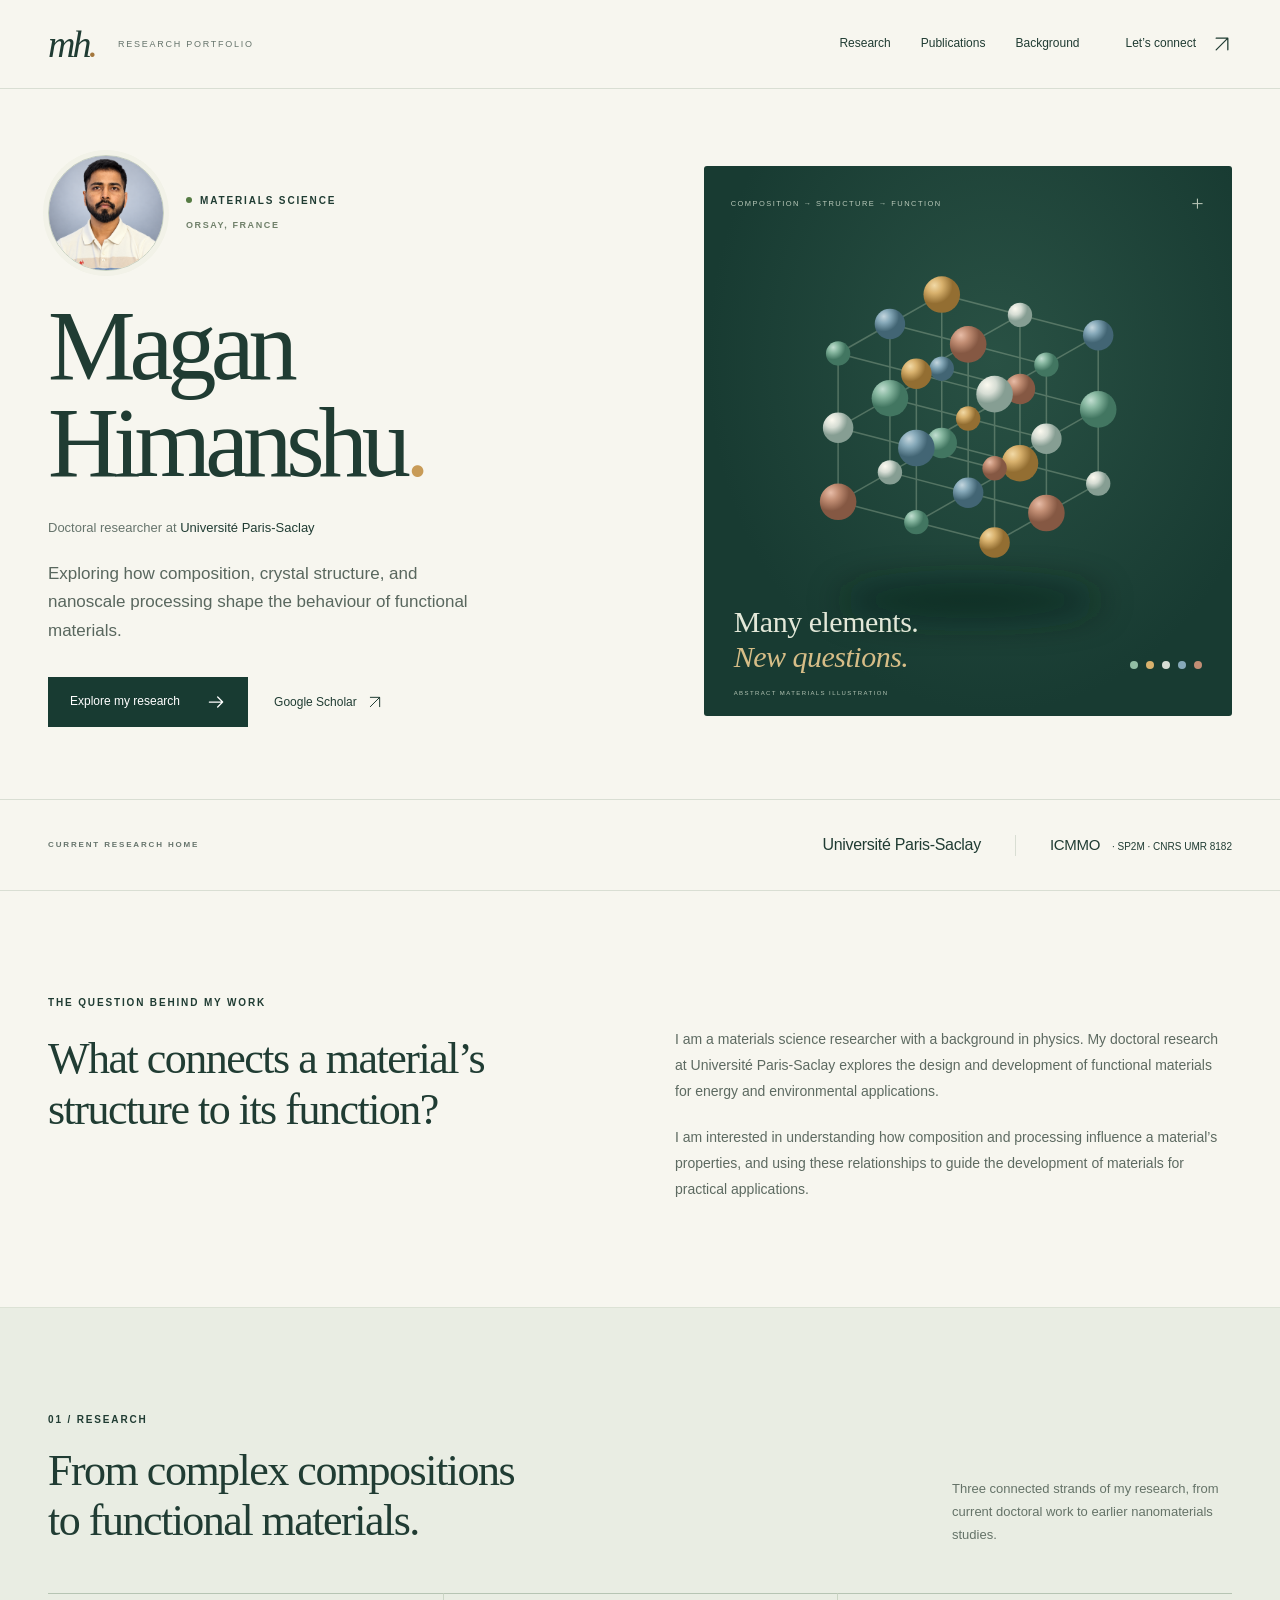
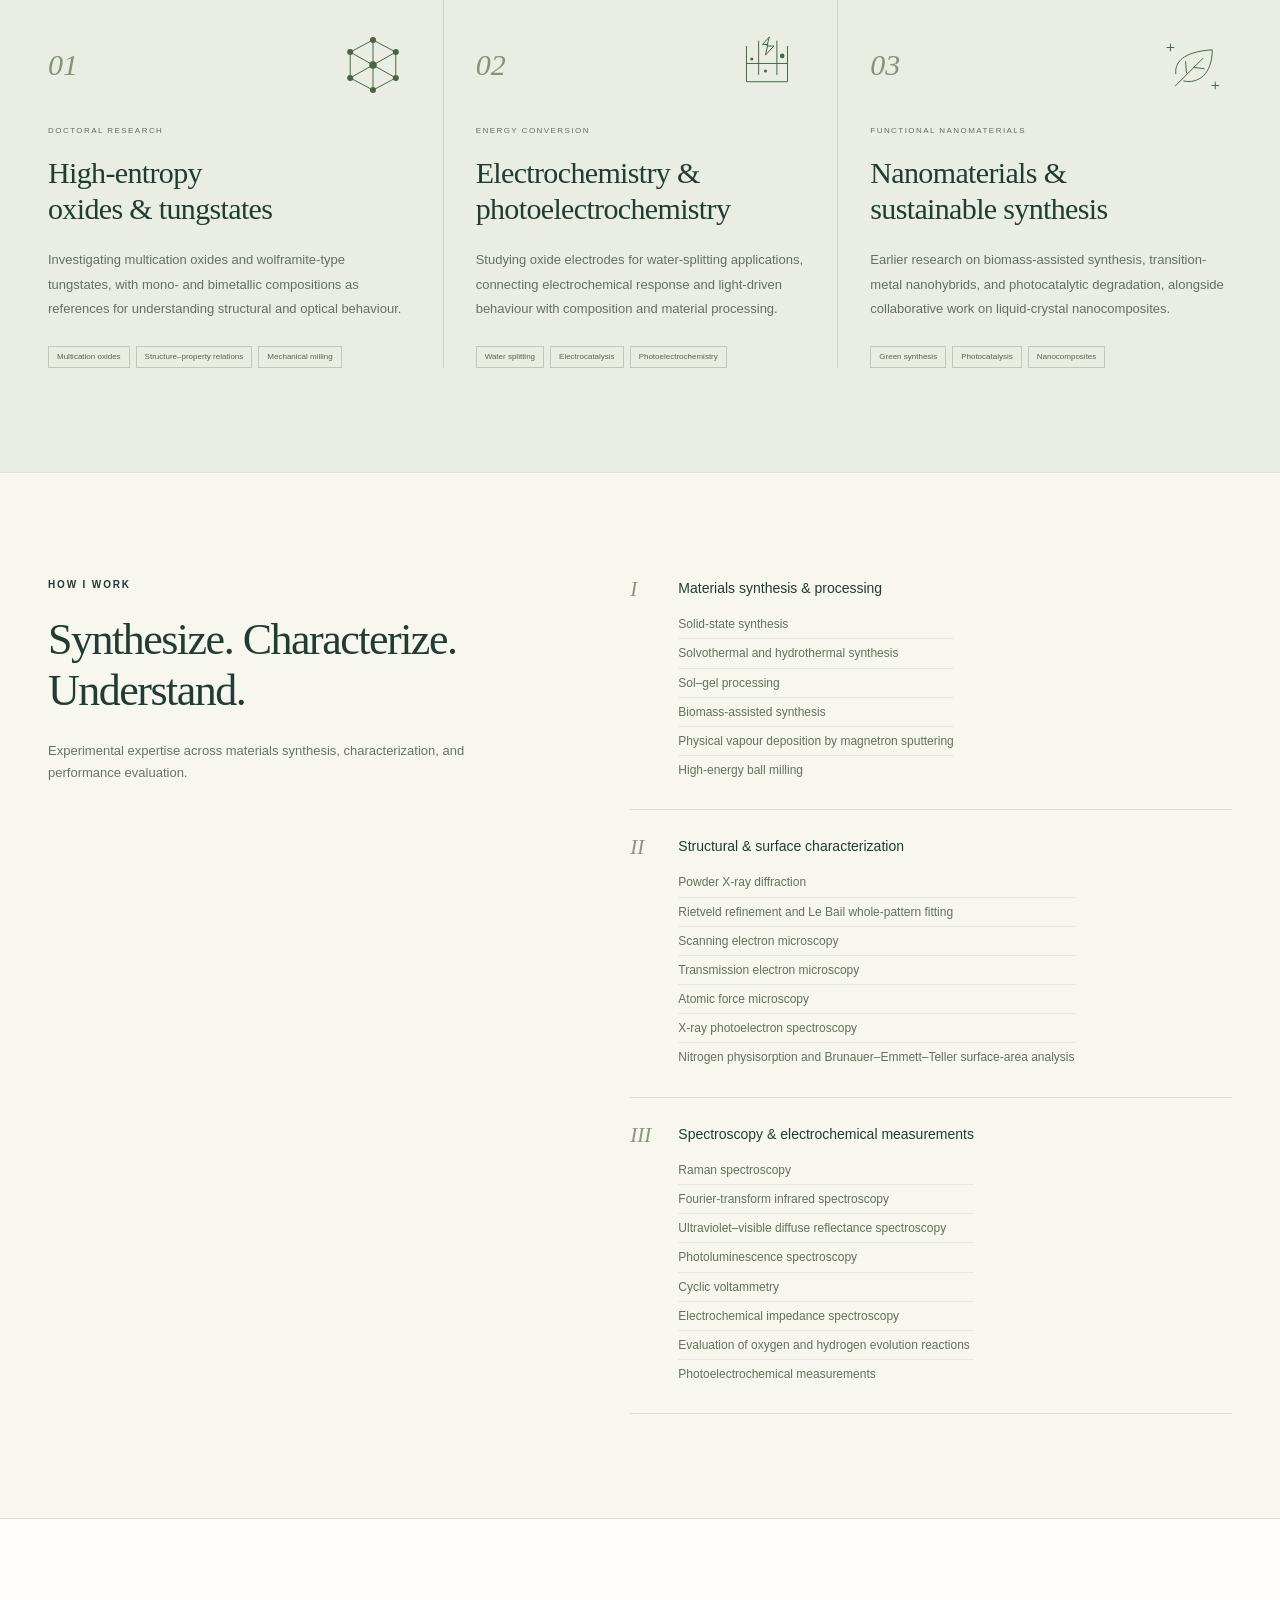
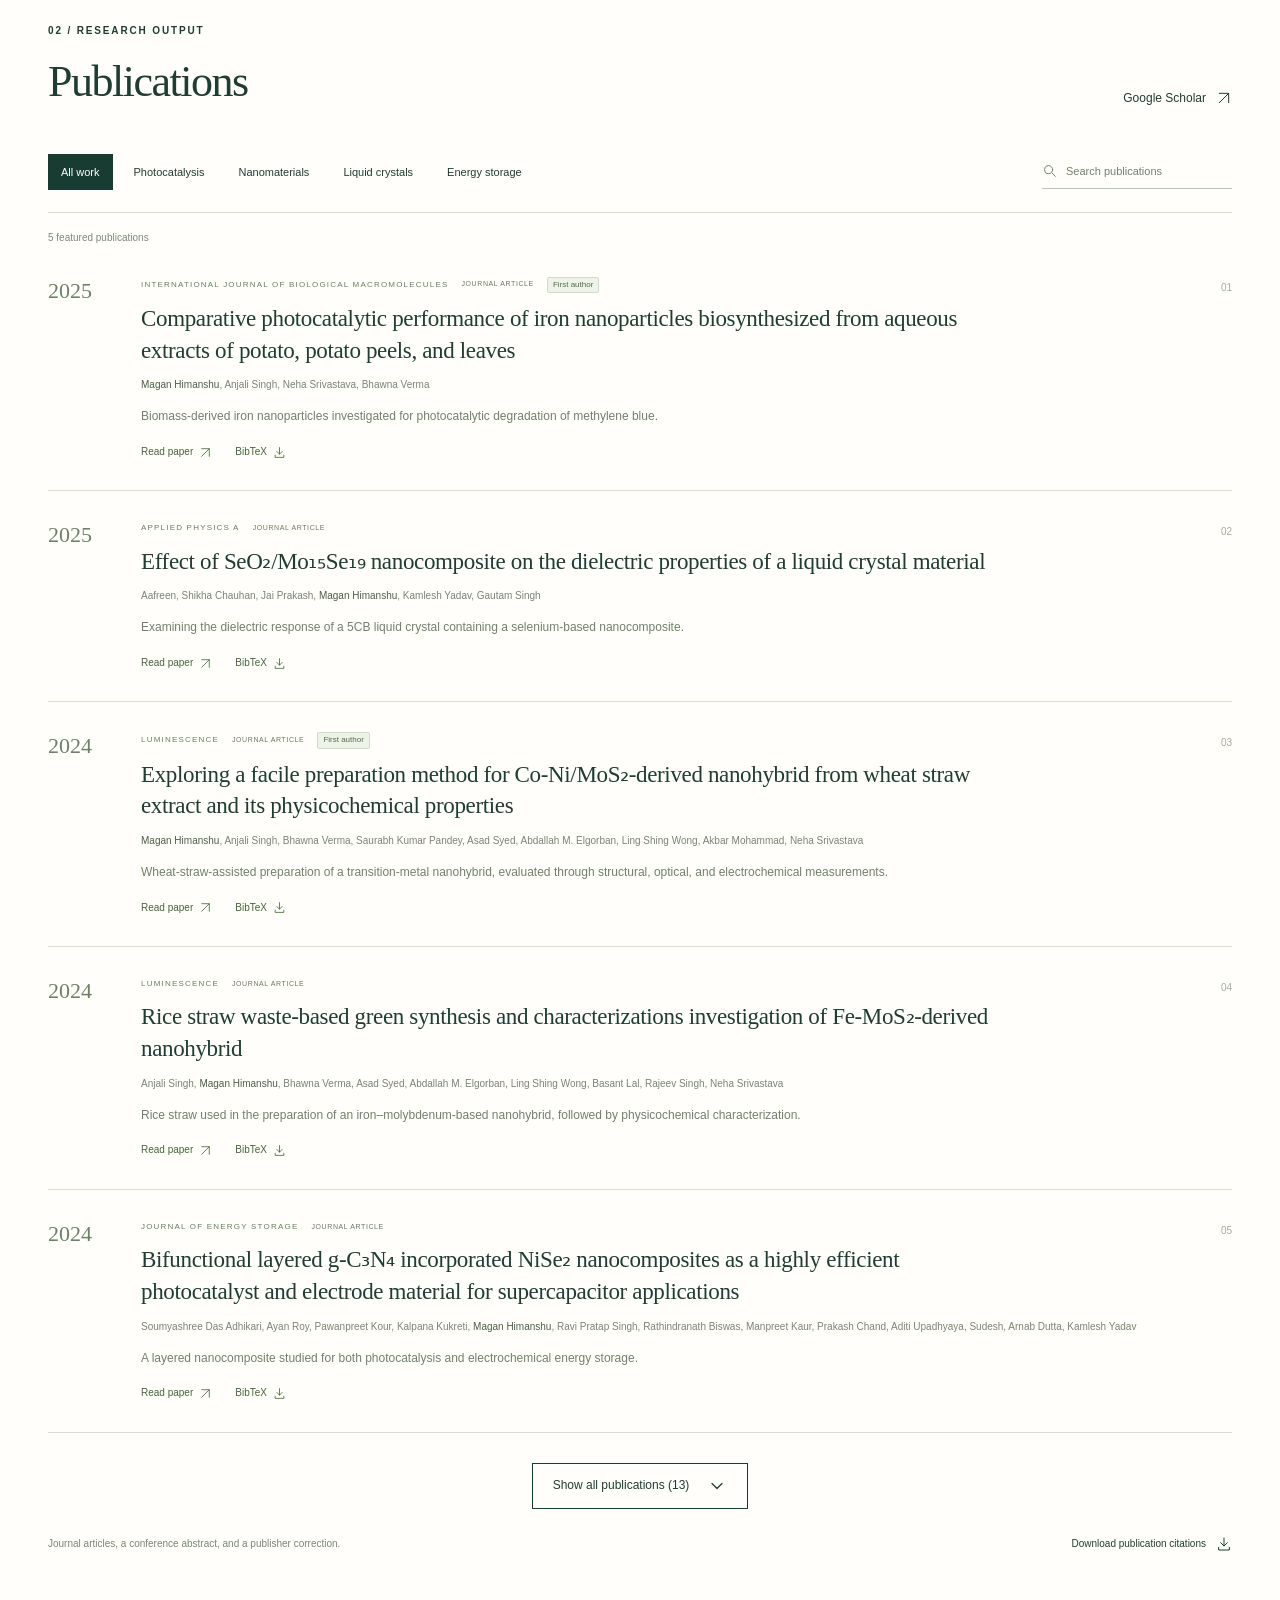
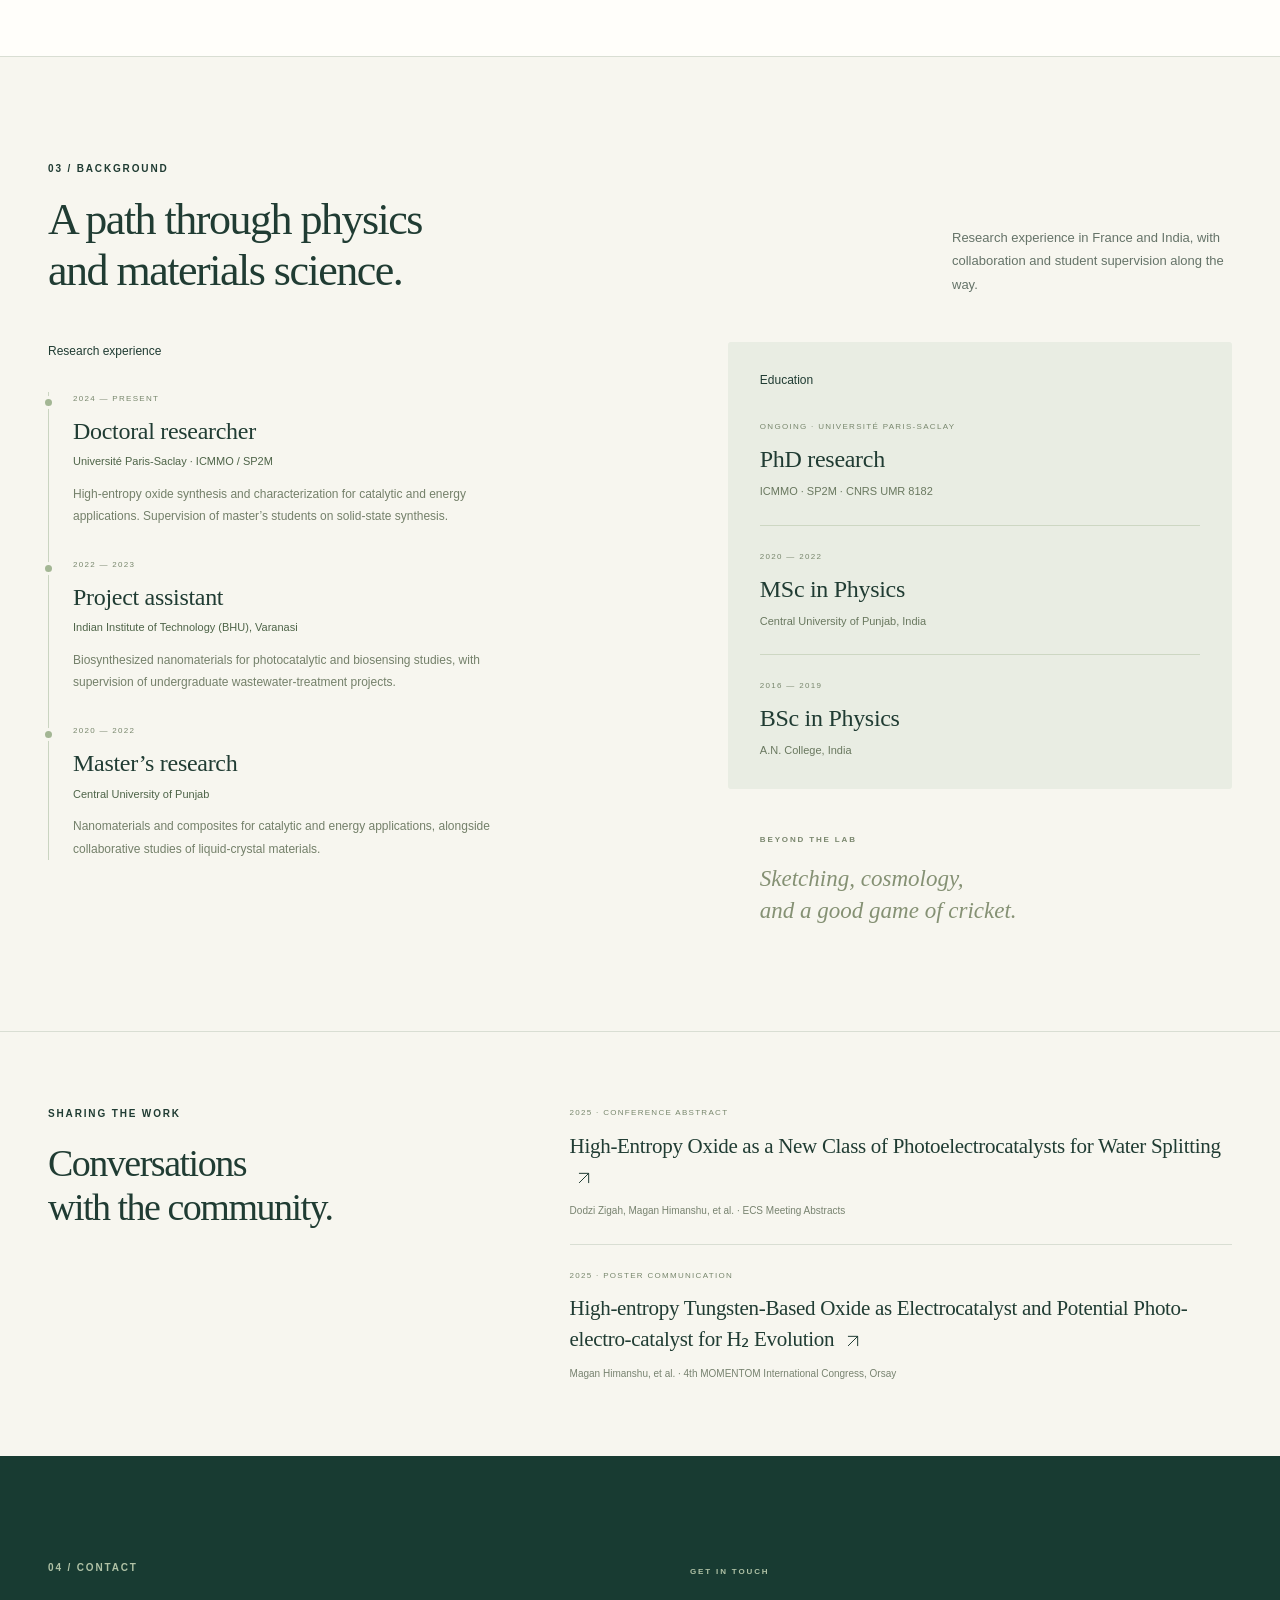
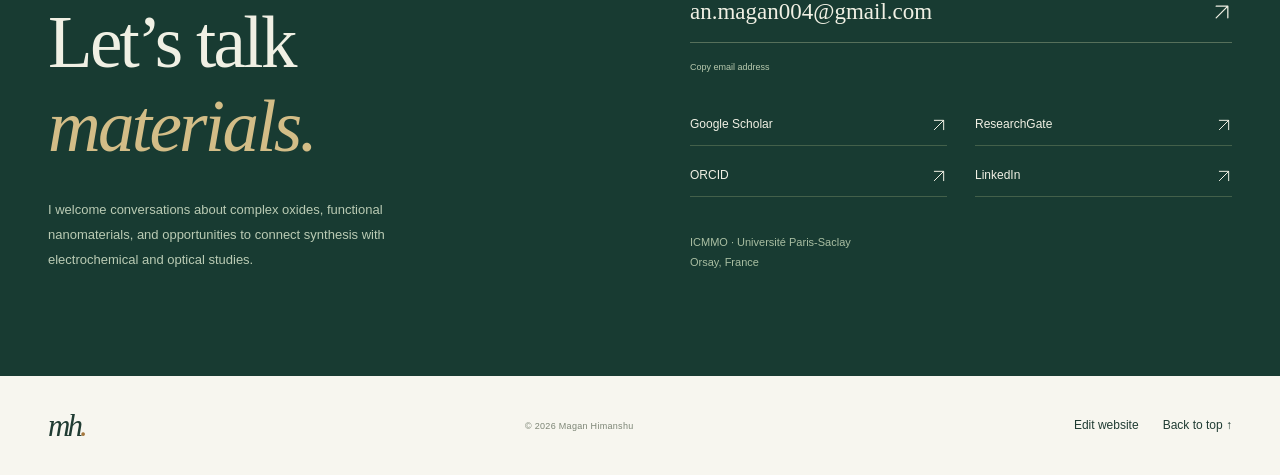
==== commit 8a7df7b1: "Add independent portfolio content editor and draft preview" ====
--- a/index.html
+++ b/index.html
@@ -13,6 +13,9 @@
   <link rel="stylesheet" href="styles.css">
   <script src="app.js" defer></script>
   <script src="publications-data.js" defer></script>
+  <script src="content-schema.js" defer></script>
+  <script src="draft-store.js" defer></script>
+  <script src="content.js" defer></script>
   <script src="publications.js" defer></script>
 </head>
 <body>
@@ -98,7 +101,7 @@
     <section class="communications section" aria-labelledby="communications-title"><div class="wrap communications-grid"><div><p class="eyebrow">SHARING THE WORK</p><h2 id="communications-title">Conversations<br>with the community.</h2></div><div class="communication-list"><article><p class="timeline-date">2025 · CONFERENCE ABSTRACT</p><h3><a href="https://doi.org/10.1149/MA2025-01562708mtgabs" target="_blank" rel="noopener noreferrer">High-Entropy Oxide as a New Class of Photoelectrocatalysts for Water Splitting <svg class="icon small"><use href="#arrow"/></svg></a></h3><p>Dodzi Zigah, Magan Himanshu, et al. · ECS Meeting Abstracts</p></article><article><p class="timeline-date">2025 · POSTER COMMUNICATION</p><h3><a href="https://hal.science/hal-05316099" target="_blank" rel="noopener noreferrer">High-entropy Tungsten-Based Oxide as Electrocatalyst and Potential Photo-electro-catalyst for H₂ Evolution <svg class="icon small"><use href="#arrow"/></svg></a></h3><p>Magan Himanshu, et al. · 4th MOMENTOM International Congress, Orsay</p></article></div></div></section>
     <section class="contact section" id="contact" aria-labelledby="contact-title"><div class="wrap contact-grid"><div><p class="eyebrow">04 / CONTACT</p><h2 id="contact-title">Let’s talk<br><em>materials.</em></h2><p>I welcome conversations about complex oxides, functional nanomaterials, and opportunities to connect synthesis with electrochemical and optical studies.</p></div><div class="contact-details"><p class="eyebrow">GET IN TOUCH</p><a class="email-link" href="mailto:an.magan004@gmail.com">an.magan004@gmail.com <svg class="icon"><use href="#arrow"/></svg></a><button class="copy-email" id="copy-email" type="button">Copy email address</button><div class="profile-links"><a href="https://scholar.google.com/citations?hl=en&amp;user=c2HPvAkAAAAJ" target="_blank" rel="noopener noreferrer">Google Scholar <svg class="icon small"><use href="#arrow"/></svg></a><a href="https://www.researchgate.net/profile/Magan-Himanshu" target="_blank" rel="noopener noreferrer">ResearchGate <svg class="icon small"><use href="#arrow"/></svg></a><a href="https://orcid.org/0009-0004-9106-0013" target="_blank" rel="noopener noreferrer">ORCID <svg class="icon small"><use href="#arrow"/></svg></a><a href="https://www.linkedin.com/in/magan-himanshu-a00306234" target="_blank" rel="noopener noreferrer">LinkedIn <svg class="icon small"><use href="#arrow"/></svg></a></div><p class="contact-location">ICMMO · Université Paris-Saclay<br>Orsay, France</p></div></div></section>
   </main>
-  <footer class="wrap site-footer"><a class="brand-mark" href="#home" aria-label="Back to top">mh<span>.</span></a><p>© <span id="year">2026</span> Magan Himanshu</p><a class="text-link" href="#home">Back to top ↑</a></footer>
+  <footer class="wrap site-footer"><a class="brand-mark" href="#home" aria-label="Back to top">mh<span>.</span></a><p>© <span id="year">2026</span> <span id="footer-name">Magan Himanshu</span></p><div class="footer-actions"><a class="text-link" href="edit.html">Edit website</a><a class="text-link" href="#home">Back to top ↑</a></div></footer>
   <p class="sr-only" id="action-status" role="status" aria-live="polite"></p>
 </body>
 </html>
--- a/styles.css
+++ b/styles.css
@@ -12,3 +12,7 @@
 
 /* Profile portrait above the name. */
 .hero-identity{display:flex;align-items:center;gap:22px;margin-bottom:27px}.hero-portrait{display:block;width:116px;height:116px;object-fit:cover;object-position:50% 40%;border-radius:50%;border:1px solid #c7d1c0;box-shadow:0 0 0 5px #f2f2e8;flex-shrink:0}.hero-identity .eyebrow{display:block;margin:0;line-height:1.8}.hero-identity .green-dot{display:inline-block;margin-right:8px;vertical-align:1px}.hero-location{display:block;margin-top:7px;color:#70806a;font-size:9px;letter-spacing:1.6px}@media(max-width:800px){.hero-portrait{width:100px;height:100px}.hero-identity{gap:20px;margin-bottom:25px}.hero-location{font-size:8px}}@media(max-width:600px){.hero-portrait{width:88px;height:88px}.hero-identity{gap:20px;margin-bottom:26px}.hero-identity .eyebrow{font-size:9px;letter-spacing:1.5px}.hero-location{margin-top:5px;font-size:8px}}
+/* Independent content editing and draft previews. */
+.footer-actions{display:flex;align-items:center;gap:24px;flex-wrap:wrap}
+.draft-banner{padding:14px 24px;background:#f4e5c4;color:#183b32;font-size:13px;text-align:center;position:relative;z-index:20}
+.draft-banner a{color:inherit;font-weight:700}
